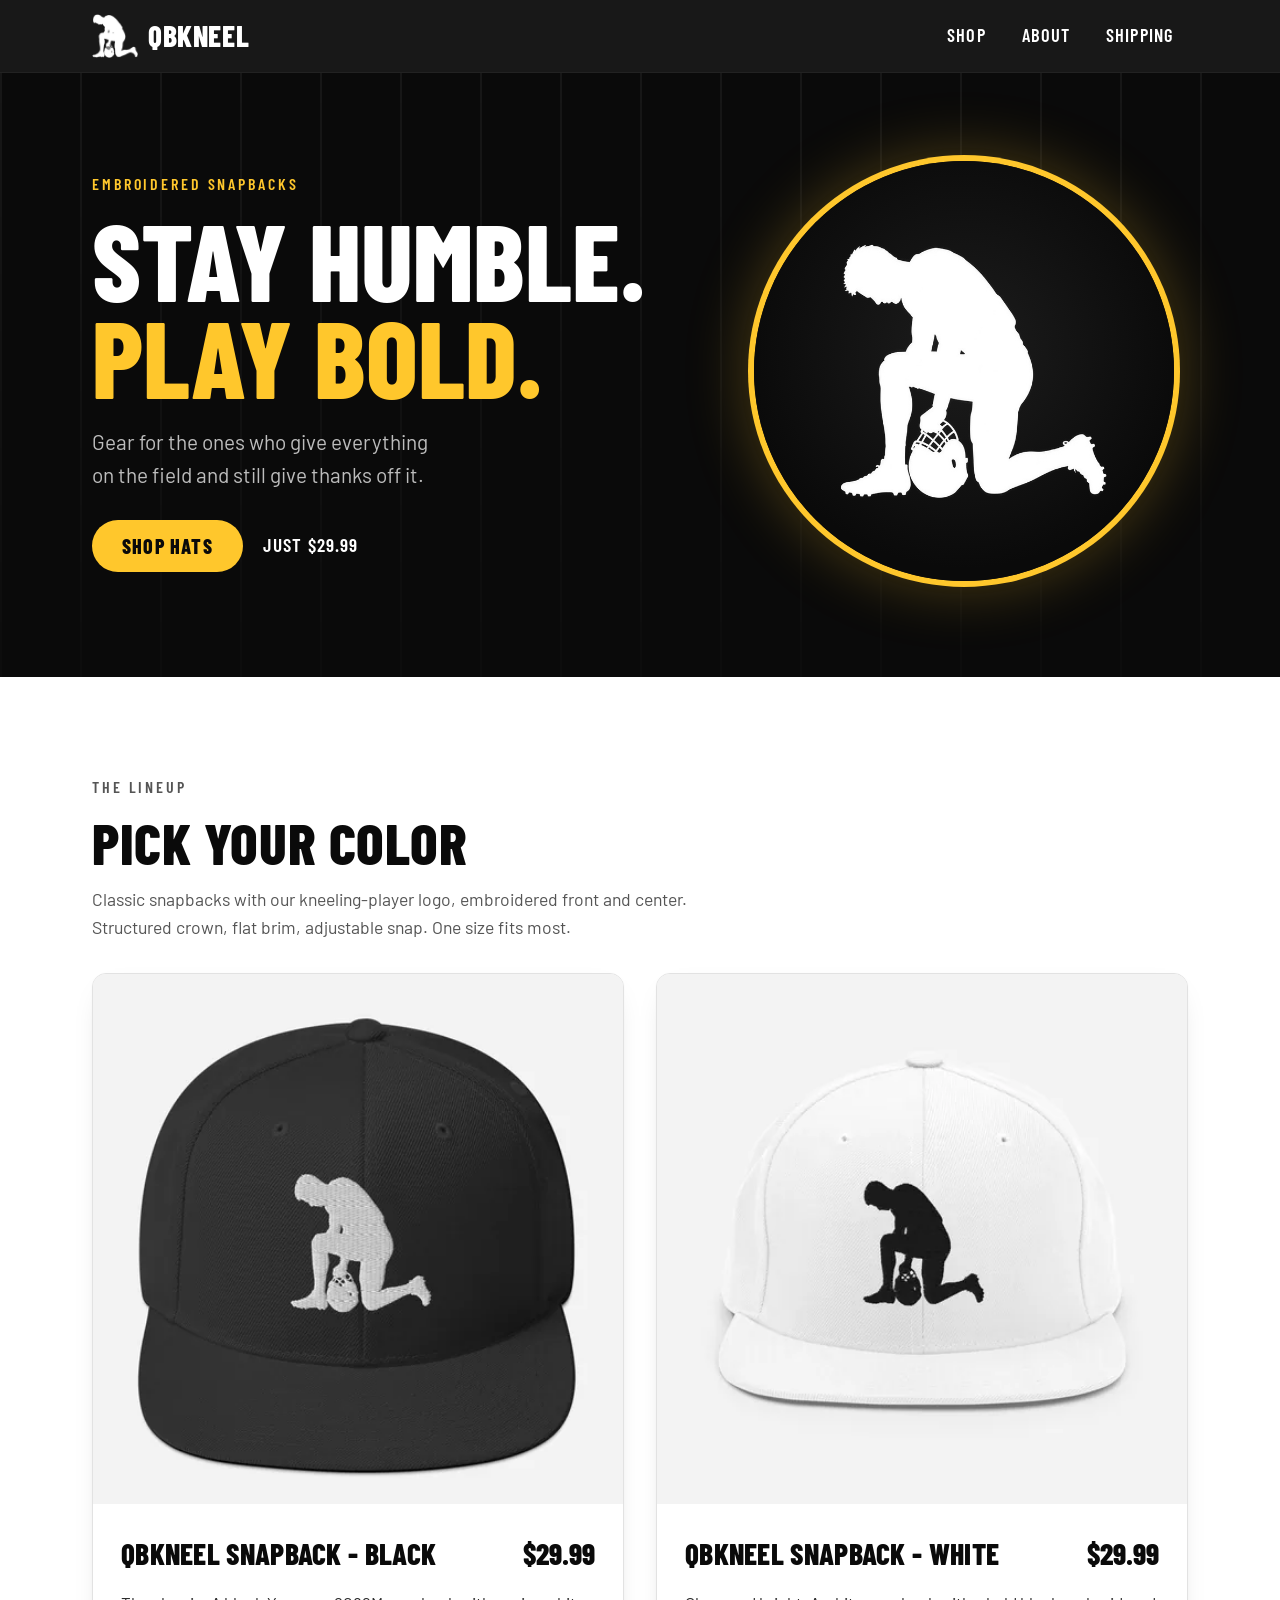
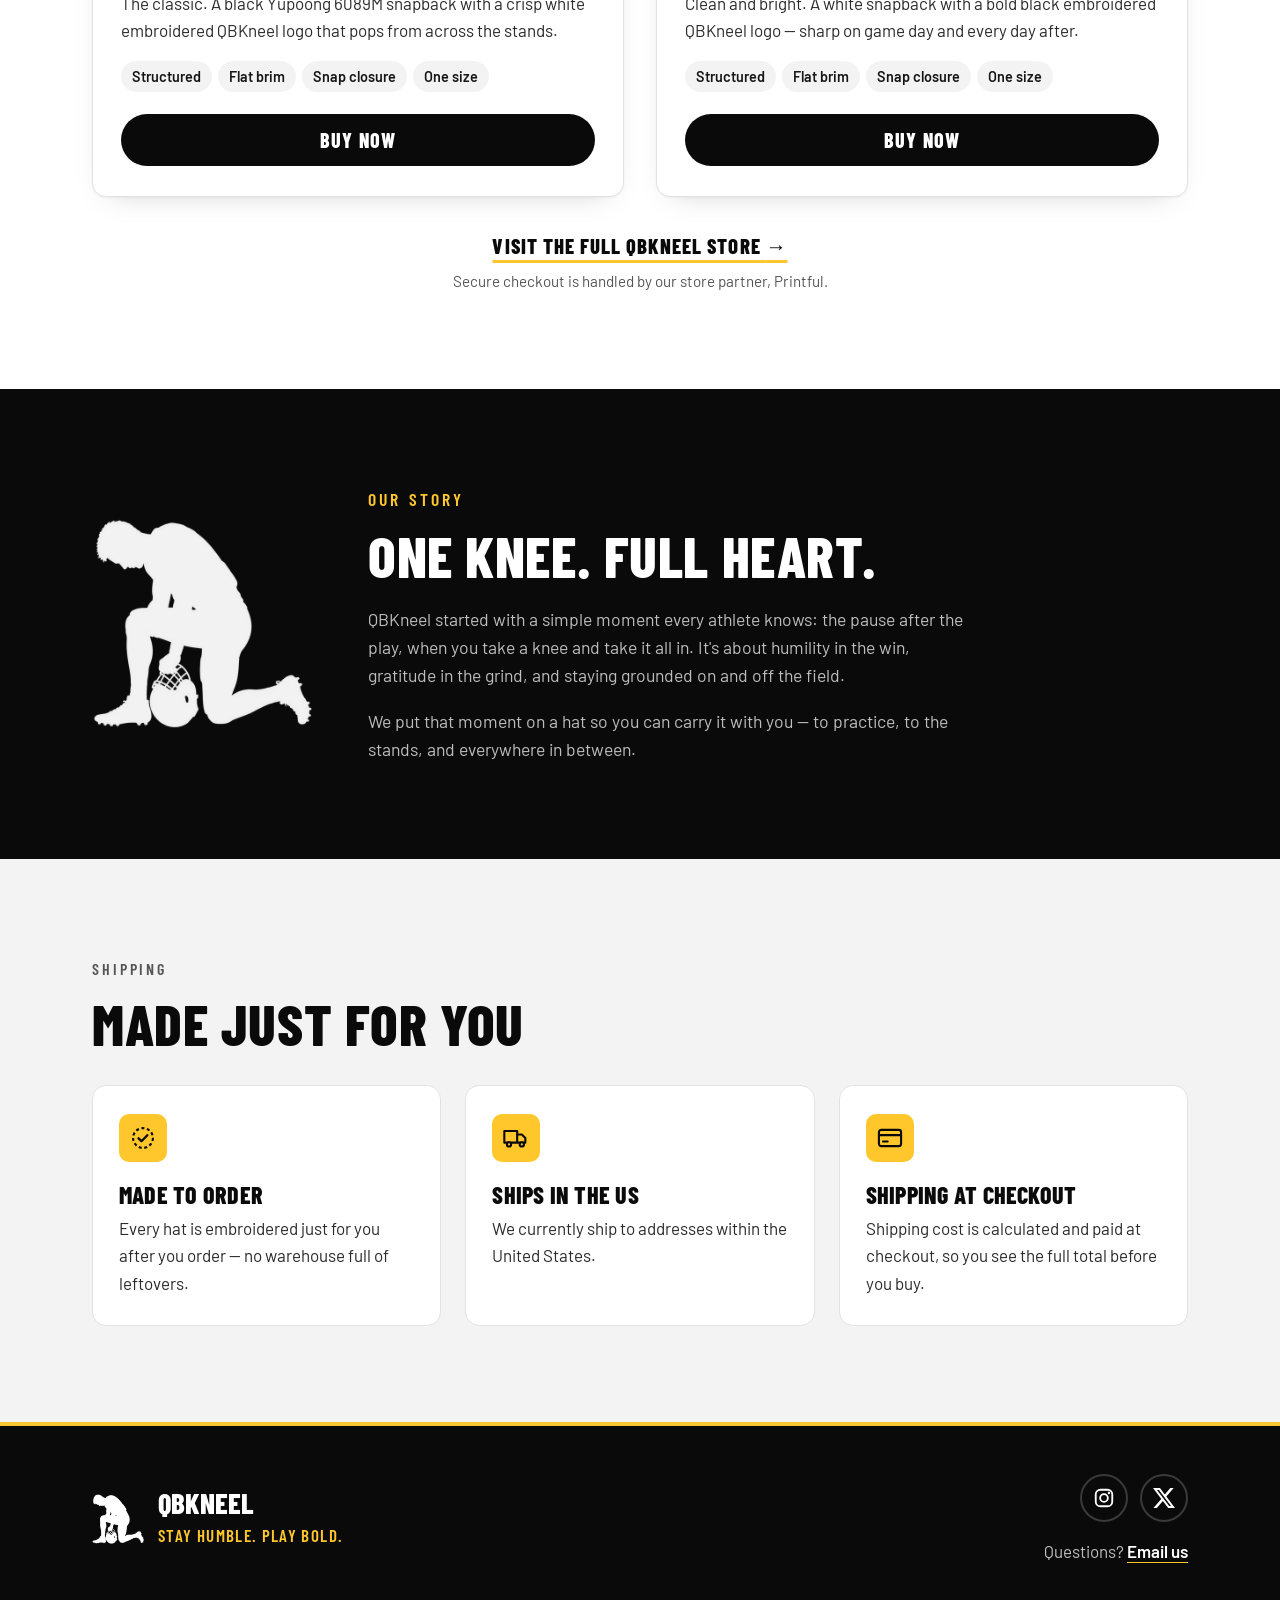
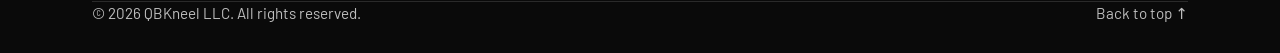
==== index.html @ 98d0b09d "QBKneel static site" ====
<!doctype html>
<html lang="en">
<head>
  <meta charset="utf-8">
  <meta name="viewport" content="width=device-width, initial-scale=1">
  <title>QBKneel | Embroidered Snapback Hats – Stay Humble. Play Bold.</title>
  <meta name="description" content="QBKneel embroidered snapback hats in black and white. Structured crown, flat brim, adjustable snap, one size. $29.99, made to order and shipped in the US.">
  <link rel="canonical" href="https://qbkneel.com/">
  <meta name="theme-color" content="#0a0a0a">

  <!-- Open Graph / social sharing -->
  <meta property="og:type" content="website">
  <meta property="og:site_name" content="QBKneel">
  <meta property="og:title" content="QBKneel | Stay Humble. Play Bold.">
  <meta property="og:description" content="Embroidered snapback hats in black and white. $29.99, made to order and shipped in the US.">
  <meta property="og:url" content="https://qbkneel.com/">
  <meta property="og:image" content="https://qbkneel.com/assets/img/og-image.png">
  <meta property="og:image:width" content="1200">
  <meta property="og:image:height" content="630">
  <meta property="og:image:alt" content="QBKneel logo – a kneeling football player silhouette – with the words Stay Humble. Play Bold.">
  <meta name="twitter:card" content="summary_large_image">
  <meta name="twitter:title" content="QBKneel | Stay Humble. Play Bold.">
  <meta name="twitter:description" content="Embroidered snapback hats in black and white. $29.99, made to order and shipped in the US.">
  <meta name="twitter:image" content="https://qbkneel.com/assets/img/og-image.png">

  <!-- Icons -->
  <link rel="icon" href="favicon.ico" sizes="any">
  <link rel="icon" href="assets/img/favicon-32.png" type="image/png" sizes="32x32">
  <link rel="apple-touch-icon" href="assets/img/apple-touch-icon.png">
  <link rel="manifest" href="site.webmanifest">

  <link rel="preload" href="assets/fonts/barlow-condensed-800.woff2" as="font" type="font/woff2" crossorigin>
  <link rel="stylesheet" href="assets/css/styles.css">

  <script type="application/ld+json">
  {
    "@context": "https://schema.org",
    "@type": "Organization",
    "name": "QBKneel LLC",
    "url": "https://qbkneel.com/",
    "logo": "https://qbkneel.com/assets/img/icon-512.png"
  }
  </script>
</head>
<body>
  <a class="skip-link" href="#main">Skip to content</a>

  <header class="site-header">
    <div class="container header-inner">
      <a class="brand" href="#top" aria-label="QBKneel home">
        <img src="assets/img/logo-white.png" width="100" height="96" alt="" class="brand-mark">
        <span class="brand-name">QBKneel</span>
      </a>
      <nav aria-label="Main">
        <ul class="nav-list">
          <li><a href="#shop">Shop</a></li>
          <li><a href="#about">About</a></li>
          <li><a href="#shipping">Shipping</a></li>
        </ul>
      </nav>
    </div>
  </header>

  <main id="main">
    <!-- HERO -->
    <section class="hero" id="top" aria-labelledby="hero-title">
      <div class="container hero-inner">
        <div class="hero-copy">
          <p class="eyebrow">Embroidered snapbacks</p>
          <h1 id="hero-title" class="hero-title">Stay humble.<br><span class="accent">Play bold.</span></h1>
          <p class="hero-sub">Gear for the ones who give everything on the field and still give thanks off it.</p>
          <div class="hero-actions">
            <a class="btn btn-accent" href="#shop">Shop hats</a>
            <span class="hero-price">Just $29.99</span>
          </div>
        </div>
        <div class="hero-art" aria-hidden="true">
          <div class="hero-ring">
            <picture>
              <source srcset="assets/img/logo-white-lg.webp" type="image/webp">
              <img src="assets/img/logo-white-lg.png" width="500" height="480" alt="">
            </picture>
          </div>
        </div>
      </div>
    </section>

    <!-- PRODUCTS -->
    <section class="section shop" id="shop" aria-labelledby="shop-title">
      <div class="container">
        <div class="section-head">
          <p class="eyebrow eyebrow-dark">The lineup</p>
          <h2 id="shop-title" class="section-title">Pick your color</h2>
          <p class="section-lead">Classic snapbacks with our kneeling-player logo, embroidered front and center. Structured crown, flat brim, adjustable snap. One size fits most.</p>
        </div>

        <div class="product-grid">
          <article class="product-card">
            <div class="product-media">
              <picture>
                <source type="image/webp" srcset="assets/img/hat-black-480.webp 480w, assets/img/hat-black-900.webp 900w" sizes="(min-width: 760px) 460px, 100vw">
                <img src="assets/img/hat-black-900.jpg" srcset="assets/img/hat-black-480.jpg 480w, assets/img/hat-black-900.jpg 900w" sizes="(min-width: 760px) 460px, 100vw" width="900" height="900" loading="lazy" decoding="async"
                     alt="Black snapback hat, front view, with a white embroidered silhouette of a football player kneeling on one knee beside his helmet.">
              </picture>
            </div>
            <div class="product-body">
              <div class="product-top">
                <h3 class="product-name">QBKneel Snapback - Black</h3>
                <p class="product-price"><span class="visually-hidden">Price: </span>$29.99</p>
              </div>
              <p class="product-desc">The classic. A black Yupoong 6089M snapback with a crisp white embroidered QBKneel logo that pops from across the stands.</p>
              <ul class="product-specs" aria-label="Features">
                <li>Structured</li><li>Flat brim</li><li>Snap closure</li><li>One size</li>
              </ul>
              <a class="btn btn-dark btn-block" data-link="BUY_BLACK_URL" href="#">Buy now<span class="visually-hidden"> – QBKneel Snapback - Black</span></a>
            </div>
          </article>

          <article class="product-card">
            <div class="product-media">
              <picture>
                <source type="image/webp" srcset="assets/img/hat-white-480.webp 480w, assets/img/hat-white-900.webp 900w" sizes="(min-width: 760px) 460px, 100vw">
                <img src="assets/img/hat-white-900.jpg" srcset="assets/img/hat-white-480.jpg 480w, assets/img/hat-white-900.jpg 900w" sizes="(min-width: 760px) 460px, 100vw" width="900" height="900" loading="lazy" decoding="async"
                     alt="White snapback hat, front view, with a black embroidered silhouette of a football player kneeling on one knee beside his helmet.">
              </picture>
            </div>
            <div class="product-body">
              <div class="product-top">
                <h3 class="product-name">QBKneel Snapback - White</h3>
                <p class="product-price"><span class="visually-hidden">Price: </span>$29.99</p>
              </div>
              <p class="product-desc">Clean and bright. A white snapback with a bold black embroidered QBKneel logo — sharp on game day and every day after.</p>
              <ul class="product-specs" aria-label="Features">
                <li>Structured</li><li>Flat brim</li><li>Snap closure</li><li>One size</li>
              </ul>
              <a class="btn btn-dark btn-block" data-link="BUY_WHITE_URL" href="#">Buy now<span class="visually-hidden"> – QBKneel Snapback - White</span></a>
            </div>
          </article>
        </div>

        <p class="store-link-wrap">
          <a class="text-link" data-link="STORE_URL" href="#">Visit the full QBKneel store <span aria-hidden="true">→</span></a>
        </p>
        <p class="checkout-note">Secure checkout is handled by our store partner, Printful.</p>
      </div>
    </section>

    <!-- ABOUT -->
    <section class="section about" id="about" aria-labelledby="about-title">
      <div class="container about-inner">
        <img class="about-mark" src="assets/img/logo-white-lg.png" width="500" height="480" alt="" loading="lazy" decoding="async">
        <div>
          <p class="eyebrow">Our story</p>
          <h2 id="about-title" class="section-title section-title-light">One knee. Full heart.</h2>
          <p>QBKneel started with a simple moment every athlete knows: the pause after the play, when you take a knee and take it all in. It's about humility in the win, gratitude in the grind, and staying grounded on and off the field.</p>
          <p>We put that moment on a hat so you can carry it with you — to practice, to the stands, and everywhere in between.</p>
        </div>
      </div>
    </section>

    <!-- SHIPPING -->
    <section class="section shipping" id="shipping" aria-labelledby="shipping-title">
      <div class="container">
        <div class="section-head">
          <p class="eyebrow eyebrow-dark">Shipping</p>
          <h2 id="shipping-title" class="section-title">Made just for you</h2>
        </div>
        <ul class="ship-grid">
          <li class="ship-item">
            <svg class="ship-icon" viewBox="0 0 24 24" aria-hidden="true" focusable="false"><circle cx="12" cy="12" r="8.5" fill="none" stroke="currentColor" stroke-width="1.8" stroke-dasharray="2.6 2.2"/><path d="M8.2 12.3l2.5 2.5 5-5.2" fill="none" stroke="currentColor" stroke-width="2" stroke-linecap="round" stroke-linejoin="round"/></svg>
            <h3>Made to order</h3>
            <p>Every hat is embroidered just for you after you order — no warehouse full of leftovers.</p>
          </li>
          <li class="ship-item">
            <svg class="ship-icon" viewBox="0 0 24 24" aria-hidden="true" focusable="false"><path d="M2 6h11v10H2zM13 9h4l3 3v4h-7z" fill="none" stroke="currentColor" stroke-width="1.8" stroke-linejoin="round"/><circle cx="6" cy="17.5" r="1.8" fill="#fff" stroke="currentColor" stroke-width="1.8"/><circle cx="17" cy="17.5" r="1.8" fill="#fff" stroke="currentColor" stroke-width="1.8"/></svg>
            <h3>Ships in the US</h3>
            <p>We currently ship to addresses within the United States.</p>
          </li>
          <li class="ship-item">
            <svg class="ship-icon" viewBox="0 0 24 24" aria-hidden="true" focusable="false"><rect x="2.5" y="5" width="19" height="14" rx="2" fill="none" stroke="currentColor" stroke-width="1.8"/><path d="M2.5 9.5h19M6 15h4" stroke="currentColor" stroke-width="1.8" stroke-linecap="round"/></svg>
            <h3>Shipping at checkout</h3>
            <p>Shipping cost is calculated and paid at checkout, so you see the full total before you buy.</p>
          </li>
        </ul>
      </div>
    </section>
  </main>

  <footer class="site-footer">
    <div class="container footer-inner">
      <div class="footer-brand">
        <img src="assets/img/logo-white.png" width="100" height="96" alt="" class="footer-mark" loading="lazy">
        <div>
          <p class="footer-name">QBKneel</p>
          <p class="footer-tag">Stay humble. Play bold.</p>
        </div>
      </div>

      <div class="footer-links">
        <ul class="social" aria-label="QBKneel on social media">
          <li>
            <a class="social-link" data-link="INSTAGRAM_URL" href="#" aria-label="QBKneel on Instagram">
              <svg viewBox="0 0 24 24" aria-hidden="true" focusable="false"><rect x="3" y="3" width="18" height="18" rx="5" fill="none" stroke="currentColor" stroke-width="2"/><circle cx="12" cy="12" r="4.2" fill="none" stroke="currentColor" stroke-width="2"/><circle cx="17.4" cy="6.6" r="1.3" fill="currentColor"/></svg>
            </a>
          </li>
          <li>
            <a class="social-link" data-link="TWITTER_URL" href="#" aria-label="QBKneel on X (Twitter)">
              <svg viewBox="0 0 24 24" aria-hidden="true" focusable="false"><path fill="currentColor" d="M18.9 1.15h3.68l-8.04 9.19L24 22.85h-7.41l-5.8-7.58-6.64 7.58H.47l8.6-9.83L0 1.15h7.6l5.24 6.93zM17.61 20.64h2.04L6.49 3.24H4.3z"/></svg>
            </a>
          </li>
        </ul>
        <p class="footer-contact">
          Questions? <a data-link="CONTACT_EMAIL" href="#"><span data-email-text>Email us</span></a>
        </p>
      </div>
    </div>
    <div class="container footer-bottom">
      <p>&copy; 2026 QBKneel LLC. All rights reserved.</p>
      <p><a href="#top">Back to top <span aria-hidden="true">↑</span></a></p>
    </div>
  </footer>

  <script src="assets/js/config.js"></script>
  <script src="assets/js/site.js" defer></script>
</body>
</html>
---- assets/css/styles.css ----
/* ==========================================================================
   QBKneel — styles (mobile-first, no build step)
   ========================================================================== */
@font-face { font-family: "Barlow Condensed"; src: url("../fonts/barlow-condensed-800.woff2") format("woff2"); font-weight: 800; font-style: normal; font-display: swap; }
@font-face { font-family: "Barlow Condensed"; src: url("../fonts/barlow-condensed-600.woff2") format("woff2"); font-weight: 600; font-style: normal; font-display: swap; }
@font-face { font-family: "Barlow"; src: url("../fonts/barlow-400.woff2") format("woff2"); font-weight: 400; font-style: normal; font-display: swap; }
@font-face { font-family: "Barlow"; src: url("../fonts/barlow-600.woff2") format("woff2"); font-weight: 600; font-style: normal; font-display: swap; }

:root {
  --black: #0a0a0a;
  --ink: #161616;
  --white: #ffffff;
  --paper: #f3f3f3;          /* matches the product photo backgrounds */
  --line: #e2e2e2;
  --text: #2b2b2b;           /* body text on light: 14:1 */
  --muted: #555555;          /* secondary text on light: 7.4:1 */
  --muted-dark: #bdbdbd;     /* secondary text on black: 11:1 */
  --accent: #ffc72c;         /* gold — used on black, or as a fill behind black text */
  --accent-deep: #f0b400;
  --radius: 14px;
  --max: 1160px;
  --font-display: "Barlow Condensed", "Arial Narrow", "Helvetica Neue", Arial, sans-serif;
  --font-body: "Barlow", system-ui, -apple-system, "Segoe UI", Roboto, Arial, sans-serif;
}

*, *::before, *::after { box-sizing: border-box; }
html { scroll-behavior: smooth; -webkit-text-size-adjust: 100%; }
@media (prefers-reduced-motion: reduce) { html { scroll-behavior: auto; } * { transition: none !important; } }
body { margin: 0; font-family: var(--font-body); font-size: 1.0625rem; line-height: 1.6; color: var(--text); background: var(--white); }
img { max-width: 100%; height: auto; display: block; }
a { color: inherit; }
h1, h2, h3 { font-family: var(--font-display); font-weight: 800; line-height: 1; margin: 0; text-transform: uppercase; letter-spacing: .01em; }
p { margin: 0 0 1em; }
ul { margin: 0; padding: 0; list-style: none; }

[id] { scroll-margin-top: 72px; }

.container { width: 100%; max-width: var(--max); margin: 0 auto; padding: 0 20px; }
.visually-hidden { position: absolute !important; width: 1px; height: 1px; padding: 0; margin: -1px; overflow: hidden; clip: rect(0 0 0 0); white-space: nowrap; border: 0; }
.skip-link { position: absolute; left: 12px; top: -60px; z-index: 100; background: var(--accent); color: var(--black); padding: 10px 16px; border-radius: 8px; font-weight: 600; text-decoration: none; }
.skip-link:focus { top: 12px; }
:focus-visible { outline: 3px solid var(--accent); outline-offset: 3px; border-radius: 4px; }
.shop :focus-visible, .shipping :focus-visible { outline-color: var(--black); }

/* ---------- Header ---------- */
.site-header { position: sticky; top: 0; z-index: 50; background: rgba(10,10,10,.94); -webkit-backdrop-filter: saturate(140%) blur(8px); backdrop-filter: saturate(140%) blur(8px); border-bottom: 1px solid #222; color: var(--white); }
.header-inner { display: flex; align-items: center; justify-content: space-between; gap: 12px; height: 64px; }
.brand { display: inline-flex; align-items: center; gap: 10px; text-decoration: none; }
.brand-mark { width: 40px; height: auto; }
.brand-name { font-family: var(--font-display); font-weight: 800; font-size: 1.6rem; text-transform: uppercase; letter-spacing: .02em; line-height: 1; }
.nav-list { display: flex; gap: 2px; }
.nav-list a { display: block; padding: 10px 9px; font-family: var(--font-display); font-weight: 600; font-size: 1.05rem; text-transform: uppercase; letter-spacing: .06em; text-decoration: none; color: var(--white); border-radius: 6px; }
.nav-list a:hover { color: var(--accent); }

/* ---------- Buttons ---------- */
.btn { display: inline-flex; align-items: center; justify-content: center; min-height: 52px; padding: 0 28px; border-radius: 999px; font-family: var(--font-display); font-weight: 800; font-size: 1.25rem; letter-spacing: .06em; text-transform: uppercase; text-decoration: none; border: 2px solid transparent; transition: transform .15s ease, background-color .15s ease, color .15s ease, border-color .15s ease; cursor: pointer; }
.btn:hover { transform: translateY(-1px); }
.btn:active { transform: translateY(0); }
.btn-accent { background: var(--accent); color: var(--black); }
.btn-accent:hover { background: var(--white); }
.btn-dark { background: var(--black); color: var(--white); }
.btn-dark:hover { background: var(--accent); color: var(--black); }
.btn-block { width: 100%; }

/* ---------- Hero ---------- */
.hero { position: relative; overflow: hidden; background: var(--black); color: var(--white); }
.hero::before { /* faint yard lines */
  content: ""; position: absolute; inset: 0; pointer-events: none;
  background: repeating-linear-gradient(90deg, rgba(255,255,255,.055) 0 2px, transparent 2px 80px);
  -webkit-mask-image: linear-gradient(180deg, #000 0%, rgba(0,0,0,.25) 100%); mask-image: linear-gradient(180deg, #000 0%, rgba(0,0,0,.25) 100%);
}
.hero-inner { position: relative; display: grid; gap: 44px; padding-top: 48px; padding-bottom: 56px; }
.eyebrow { display: inline-block; margin: 0 0 14px; font-family: var(--font-display); font-weight: 600; font-size: 1rem; letter-spacing: .18em; text-transform: uppercase; color: var(--accent); }
.eyebrow-dark { color: var(--muted); }
.hero-title { font-size: clamp(3.4rem, 15vw, 6.75rem); line-height: .9; letter-spacing: 0; }
.accent { color: var(--accent); }
.hero-sub { max-width: 30ch; margin: 20px 0 28px; font-size: 1.15rem; color: var(--muted-dark); }
.hero-actions { display: flex; flex-wrap: wrap; align-items: center; gap: 14px 20px; }
.hero-price { font-family: var(--font-display); font-weight: 600; font-size: 1.2rem; letter-spacing: .06em; text-transform: uppercase; color: var(--white); }
.hero-art { display: flex; justify-content: center; }
.hero-ring { position: relative; width: min(72vw, 300px); aspect-ratio: 1; border-radius: 50%; display: grid; place-items: center; background: radial-gradient(circle at 50% 45%, #1d1d1d 0%, #0a0a0a 70%); box-shadow: 0 0 0 6px var(--accent), 0 0 60px 8px rgba(255,199,44,.25); }
.hero-ring picture { display: block; width: 64%; transform: translateX(3%); }
.hero-ring img { width: 100%; height: auto; }

/* ---------- Sections ---------- */
.section { padding: 64px 0; }
.section-head { max-width: 640px; margin-bottom: 32px; }
.section-title { font-size: clamp(2.4rem, 9vw, 3.6rem); color: var(--black); }
.section-title-light { color: var(--white); }
.section-lead { margin: 14px 0 0; color: var(--muted); font-size: 1.1rem; }

/* ---------- Products ---------- */
.shop { background: var(--white); }
.product-grid { display: grid; gap: 24px; }
.product-card { display: flex; flex-direction: column; background: var(--white); border: 1px solid var(--line); border-radius: var(--radius); overflow: hidden; box-shadow: 0 1px 2px rgba(0,0,0,.04), 0 10px 30px -18px rgba(0,0,0,.25); transition: transform .2s ease, box-shadow .2s ease; }
.product-card:hover { transform: translateY(-3px); box-shadow: 0 1px 2px rgba(0,0,0,.05), 0 22px 40px -20px rgba(0,0,0,.35); }
.product-media { background: var(--paper); }
.product-media img { width: 100%; aspect-ratio: 1; object-fit: cover; }
.product-body { display: flex; flex-direction: column; flex: 1; padding: 22px 20px 24px; }
.product-top { display: flex; flex-direction: column; gap: 6px; margin-bottom: 12px; }
.product-name { font-size: 1.6rem; color: var(--black); }
.product-price { margin: 0; font-family: var(--font-display); font-weight: 800; font-size: 1.6rem; color: var(--black); white-space: nowrap; }
.product-desc { color: var(--text); }
.product-specs { display: flex; flex-wrap: wrap; gap: 6px; margin: auto 0 22px; }
.product-specs li { padding: 4px 11px; border-radius: 999px; background: var(--paper); font-size: .9rem; font-weight: 600; color: var(--ink); }
.store-link-wrap { margin: 32px 0 6px; text-align: center; }
.text-link { font-family: var(--font-display); font-weight: 800; font-size: 1.3rem; text-transform: uppercase; letter-spacing: .05em; color: var(--black); text-decoration: underline; text-decoration-thickness: 3px; text-decoration-color: var(--accent); text-underline-offset: 6px; }
.text-link:hover { text-decoration-color: var(--black); }
.checkout-note { margin: 0; text-align: center; font-size: .95rem; color: var(--muted); }

/* ---------- About ---------- */
.about { background: var(--black); color: var(--muted-dark); position: relative; overflow: hidden; }
.about-inner { display: grid; gap: 28px; }
.about-mark { width: 120px; opacity: .95; }
.about .section-title { margin-bottom: 20px; }
.about p { max-width: 60ch; font-size: 1.1rem; }
.about p:last-child { margin-bottom: 0; }

/* ---------- Shipping ---------- */
.shipping { background: var(--paper); }
.ship-grid { display: grid; gap: 16px; }
.ship-item { background: var(--white); border-radius: var(--radius); padding: 22px 20px; border: 1px solid var(--line); }
.ship-icon { width: 48px; height: 48px; padding: 10px; border-radius: 10px; background: var(--accent); color: var(--black); margin-bottom: 14px; }
.ship-icon circle[fill="#fff"] { fill: var(--accent); }
.ship-item h3 { font-size: 1.5rem; color: var(--black); margin-bottom: 8px; }
.ship-item p { margin: 0; color: var(--text); }

/* ---------- Footer ---------- */
.site-footer { background: var(--black); color: var(--muted-dark); padding: 48px 0 28px; border-top: 4px solid var(--accent); }
.footer-inner { display: grid; gap: 28px; }
.footer-brand { display: flex; align-items: center; gap: 14px; }
.footer-mark { width: 52px; }
.footer-name { margin: 0; font-family: var(--font-display); font-weight: 800; font-size: 1.8rem; text-transform: uppercase; color: var(--white); line-height: 1; }
.footer-tag { margin: 4px 0 0; color: var(--accent); font-family: var(--font-display); font-weight: 600; letter-spacing: .08em; text-transform: uppercase; }
.footer-links { display: grid; gap: 16px; }
.social { display: flex; gap: 12px; }
.social-link { display: grid; place-items: center; width: 48px; height: 48px; border-radius: 50%; border: 2px solid #3a3a3a; color: var(--white); transition: background-color .15s ease, color .15s ease, border-color .15s ease; }
.social-link:hover { background: var(--accent); border-color: var(--accent); color: var(--black); }
.social-link svg { width: 22px; height: 22px; }
.footer-contact { margin: 0; }
.footer-contact a { color: var(--white); font-weight: 600; text-decoration: underline; text-decoration-color: var(--accent); text-underline-offset: 4px; }
.footer-bottom { position: relative; display: flex; flex-wrap: wrap; justify-content: space-between; gap: 8px 20px; margin-top: 36px; padding-top: 20px; font-size: .95rem; }
.footer-bottom::before { content: ""; position: absolute; top: 0; left: 20px; right: 20px; height: 1px; background: #2a2a2a; }
.footer-bottom p { margin: 0; }
.footer-bottom a { color: var(--muted-dark); text-decoration: none; }
.footer-bottom a:hover { color: var(--accent); }

/* ---------- Small phones ---------- */
@media (max-width: 380px) {
  .brand-name { font-size: 1.4rem; }
  .brand-mark { width: 34px; }
  .nav-list a { padding: 10px 7px; font-size: 1rem; letter-spacing: .04em; }
}

/* ---------- Tablet+ ---------- */
@media (min-width: 760px) {
  .container { padding: 0 32px; }
  .footer-bottom::before { left: 32px; right: 32px; }
  .product-top { flex-direction: row; align-items: baseline; justify-content: space-between; gap: 12px; }
  .header-inner { height: 72px; }
  [id] { scroll-margin-top: 80px; }
  .brand-mark { width: 46px; }
  .brand-name { font-size: 1.85rem; }
  .nav-list { gap: 8px; }
  .nav-list a { padding: 10px 14px; font-size: 1.15rem; }
  .hero-inner { grid-template-columns: 1.15fr .85fr; align-items: center; padding-top: 88px; padding-bottom: 96px; }
  .hero-sub { font-size: 1.3rem; }
  .hero-ring { width: min(38vw, 420px); }
  .section { padding: 96px 0; }
  .product-grid { grid-template-columns: repeat(2, 1fr); gap: 32px; }
  .product-body { padding: 26px 28px 30px; }
  .about-inner { grid-template-columns: 220px 1fr; align-items: center; gap: 56px; }
  .about-mark { width: 100%; max-width: 220px; }
  .ship-grid { grid-template-columns: repeat(3, 1fr); gap: 24px; }
  .ship-item { padding: 28px 26px; }
  .footer-inner { grid-template-columns: 1fr auto; align-items: center; }
  .footer-links { justify-items: end; text-align: right; }
}

@media (min-width: 1100px) {
  .product-name { font-size: 1.85rem; }
  .product-price { font-size: 1.85rem; }
}
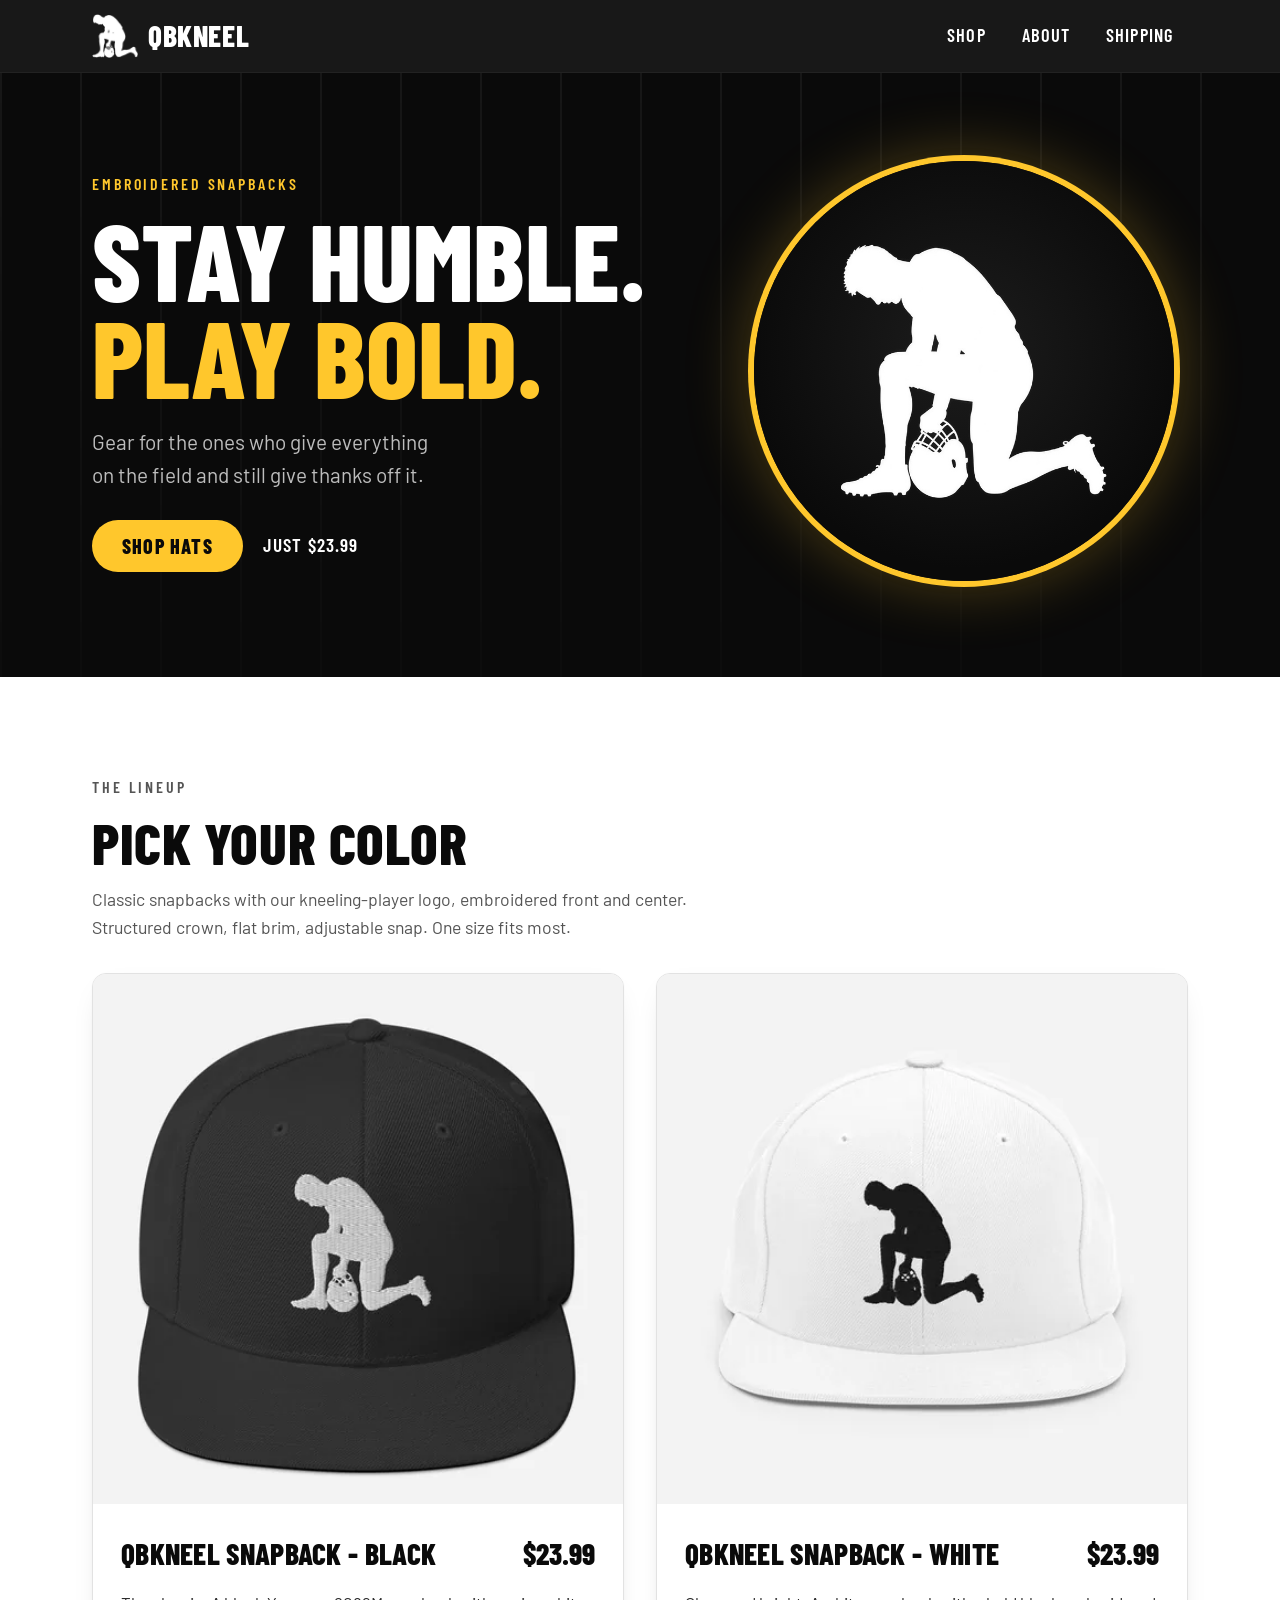
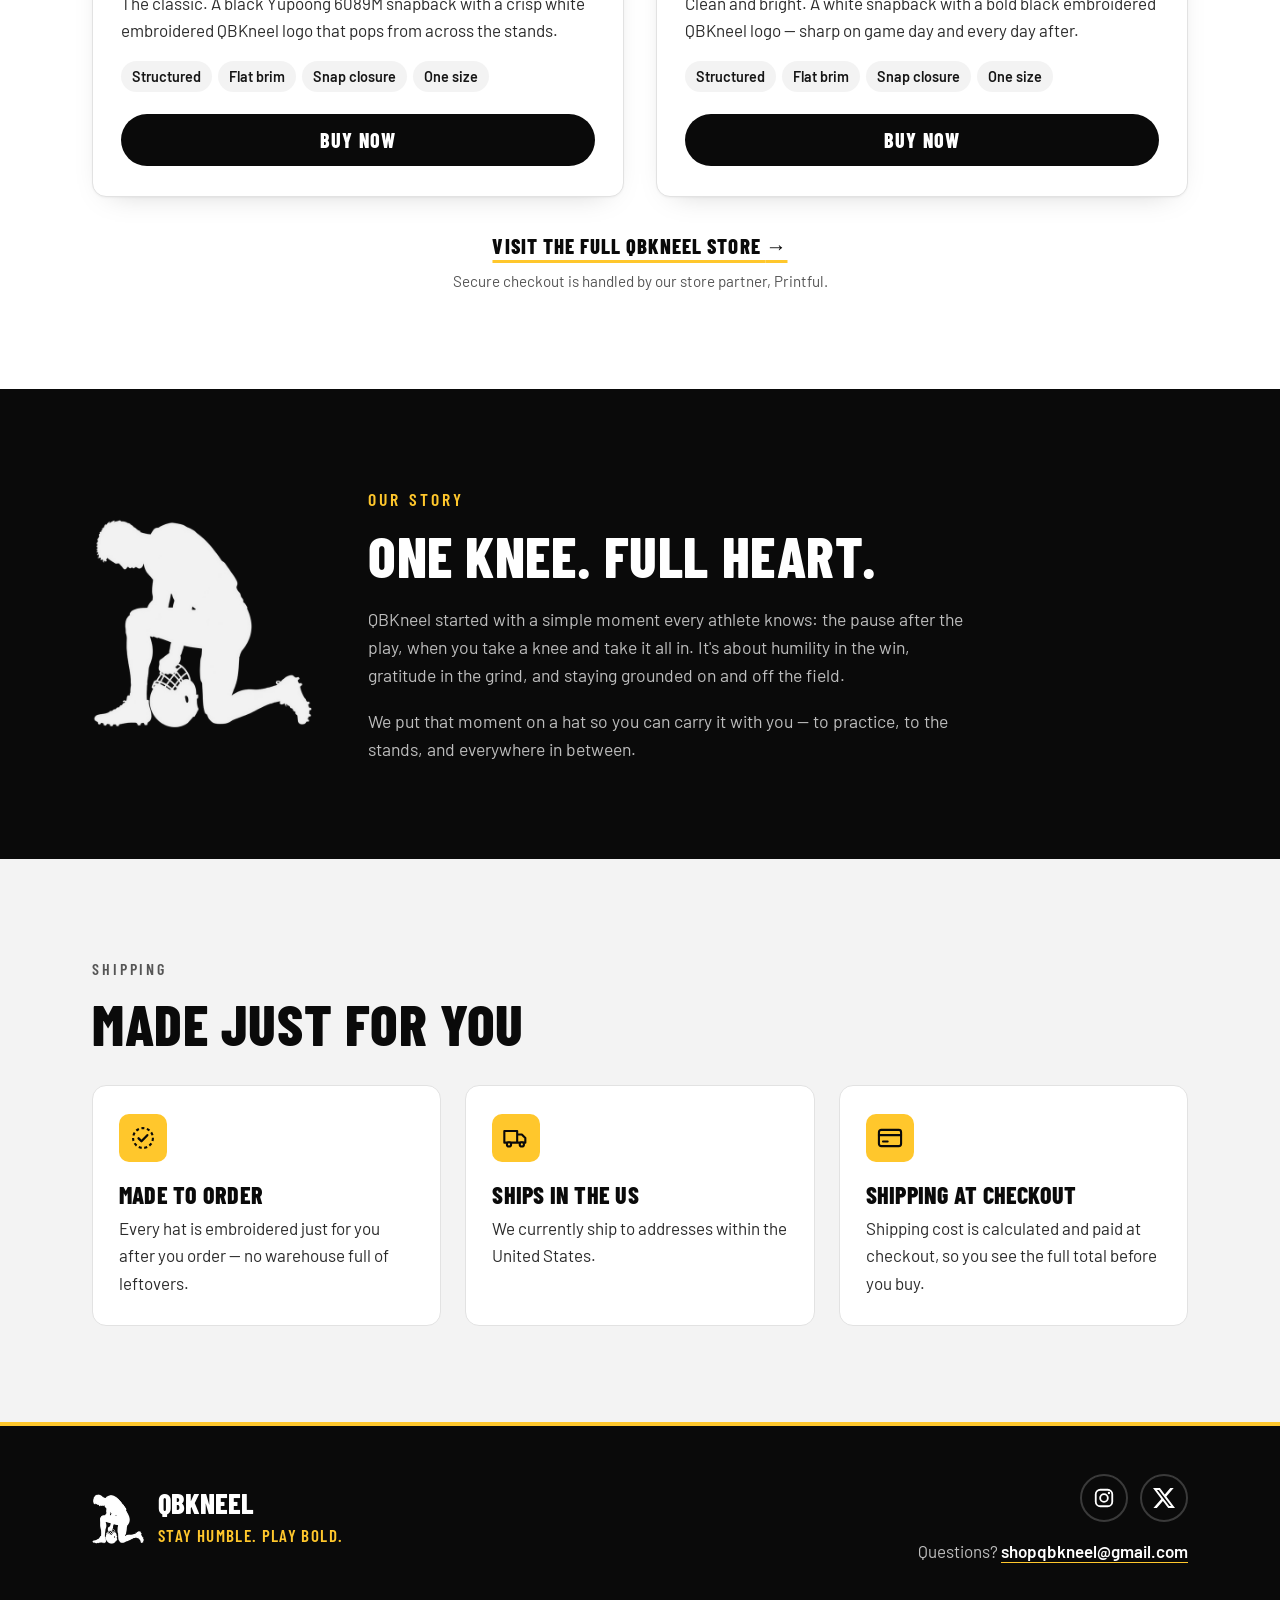
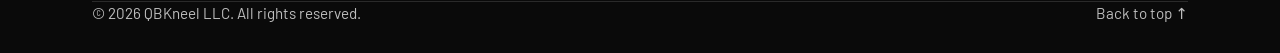
==== commit d48c8fe4: "Price change: $29.99 -> $23.99" ====
--- a/index.html
+++ b/index.html
@@ -4,7 +4,7 @@
   <meta charset="utf-8">
   <meta name="viewport" content="width=device-width, initial-scale=1">
   <title>QBKneel | Embroidered Snapback Hats – Stay Humble. Play Bold.</title>
-  <meta name="description" content="QBKneel embroidered snapback hats in black and white. Structured crown, flat brim, adjustable snap, one size. $29.99, made to order and shipped in the US.">
+  <meta name="description" content="QBKneel embroidered snapback hats in black and white. Structured crown, flat brim, adjustable snap, one size. $23.99, made to order and shipped in the US.">
   <link rel="canonical" href="https://qbkneel.com/">
   <meta name="theme-color" content="#0a0a0a">
 
@@ -12,7 +12,7 @@
   <meta property="og:type" content="website">
   <meta property="og:site_name" content="QBKneel">
   <meta property="og:title" content="QBKneel | Stay Humble. Play Bold.">
-  <meta property="og:description" content="Embroidered snapback hats in black and white. $29.99, made to order and shipped in the US.">
+  <meta property="og:description" content="Embroidered snapback hats in black and white. $23.99, made to order and shipped in the US.">
   <meta property="og:url" content="https://qbkneel.com/">
   <meta property="og:image" content="https://qbkneel.com/assets/img/og-image.png">
   <meta property="og:image:width" content="1200">
@@ -20,7 +20,7 @@
   <meta property="og:image:alt" content="QBKneel logo – a kneeling football player silhouette – with the words Stay Humble. Play Bold.">
   <meta name="twitter:card" content="summary_large_image">
   <meta name="twitter:title" content="QBKneel | Stay Humble. Play Bold.">
-  <meta name="twitter:description" content="Embroidered snapback hats in black and white. $29.99, made to order and shipped in the US.">
+  <meta name="twitter:description" content="Embroidered snapback hats in black and white. $23.99, made to order and shipped in the US.">
   <meta name="twitter:image" content="https://qbkneel.com/assets/img/og-image.png">
 
   <!-- Icons -->
@@ -71,7 +71,7 @@
           <p class="hero-sub">Gear for the ones who give everything on the field and still give thanks off it.</p>
           <div class="hero-actions">
             <a class="btn btn-accent" href="#shop">Shop hats</a>
-            <span class="hero-price">Just $29.99</span>
+            <span class="hero-price">Just $23.99</span>
           </div>
         </div>
         <div class="hero-art" aria-hidden="true">
@@ -106,7 +106,7 @@
             <div class="product-body">
               <div class="product-top">
                 <h3 class="product-name">QBKneel Snapback - Black</h3>
-                <p class="product-price"><span class="visually-hidden">Price: </span>$29.99</p>
+                <p class="product-price"><span class="visually-hidden">Price: </span>$23.99</p>
               </div>
               <p class="product-desc">The classic. A black Yupoong 6089M snapback with a crisp white embroidered QBKneel logo that pops from across the stands.</p>
               <ul class="product-specs" aria-label="Features">
@@ -127,7 +127,7 @@
             <div class="product-body">
               <div class="product-top">
                 <h3 class="product-name">QBKneel Snapback - White</h3>
-                <p class="product-price"><span class="visually-hidden">Price: </span>$29.99</p>
+                <p class="product-price"><span class="visually-hidden">Price: </span>$23.99</p>
               </div>
               <p class="product-desc">Clean and bright. A white snapback with a bold black embroidered QBKneel logo — sharp on game day and every day after.</p>
               <ul class="product-specs" aria-label="Features">
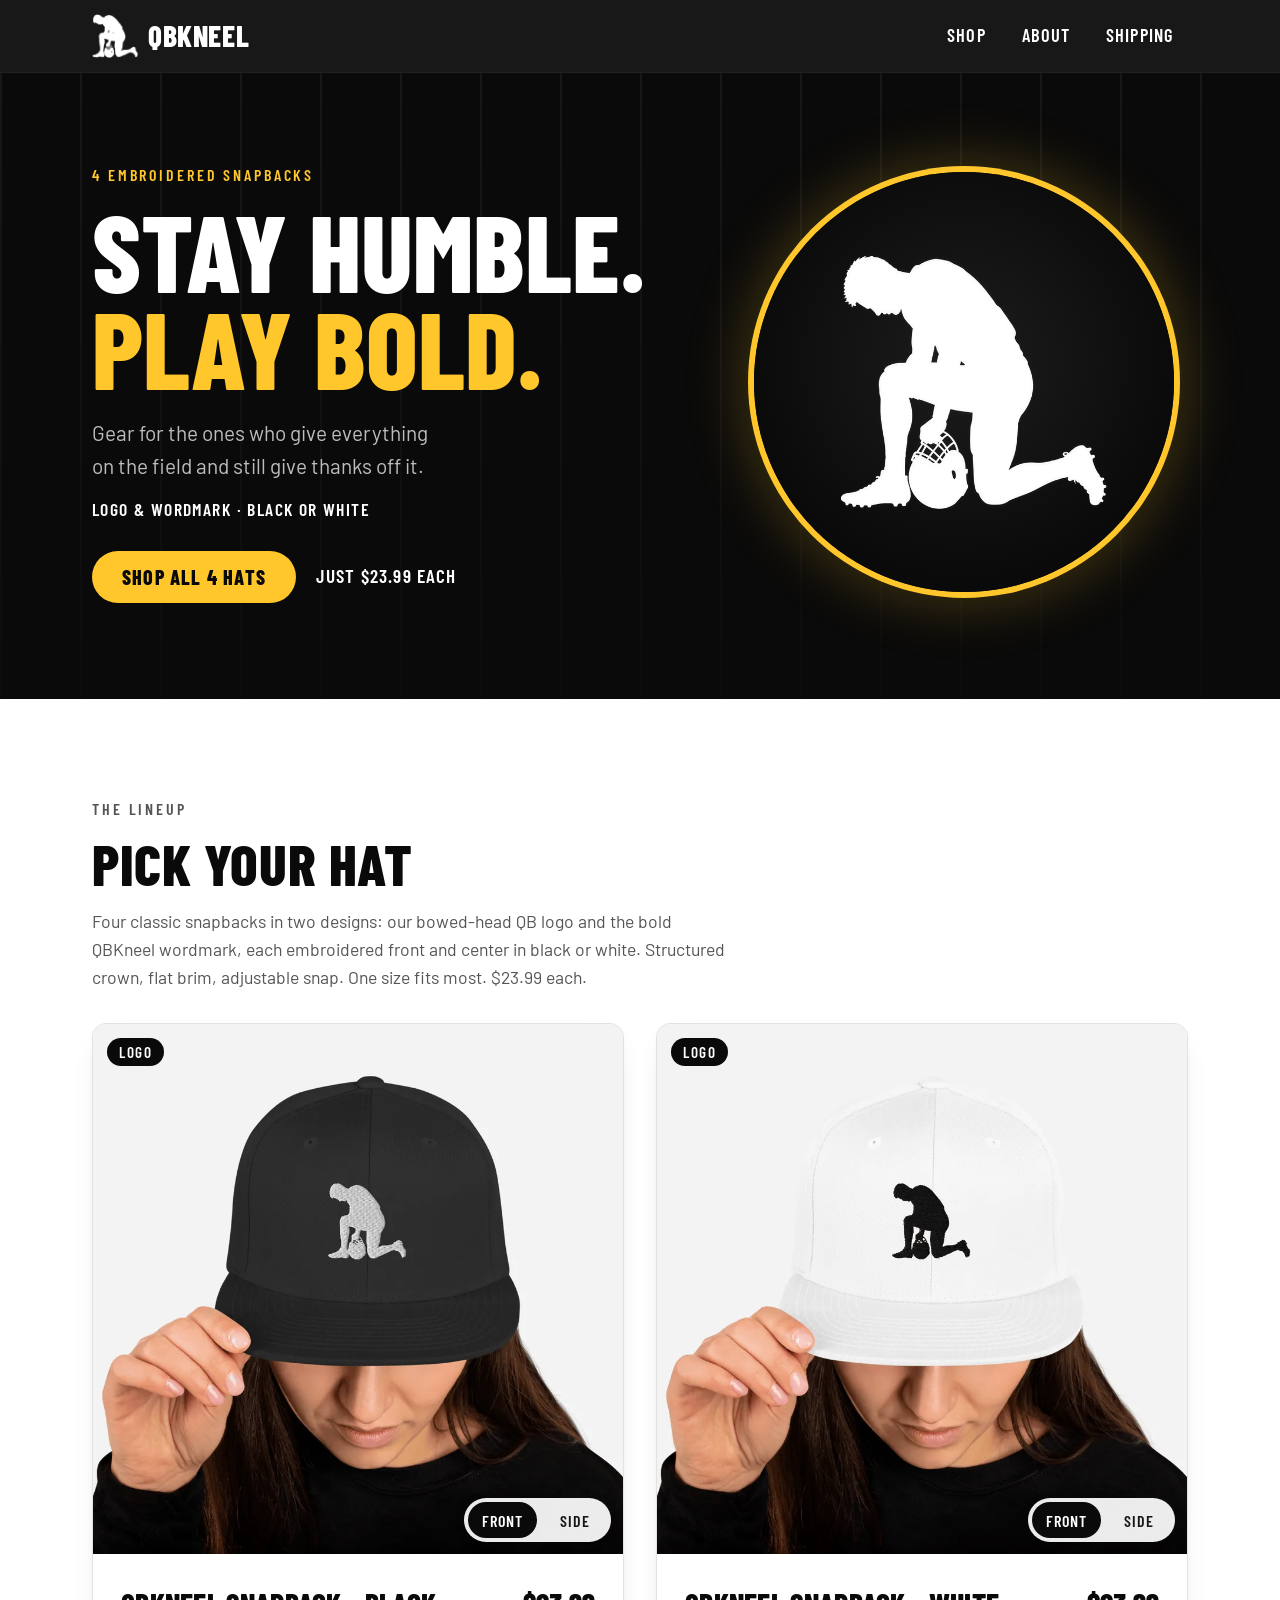
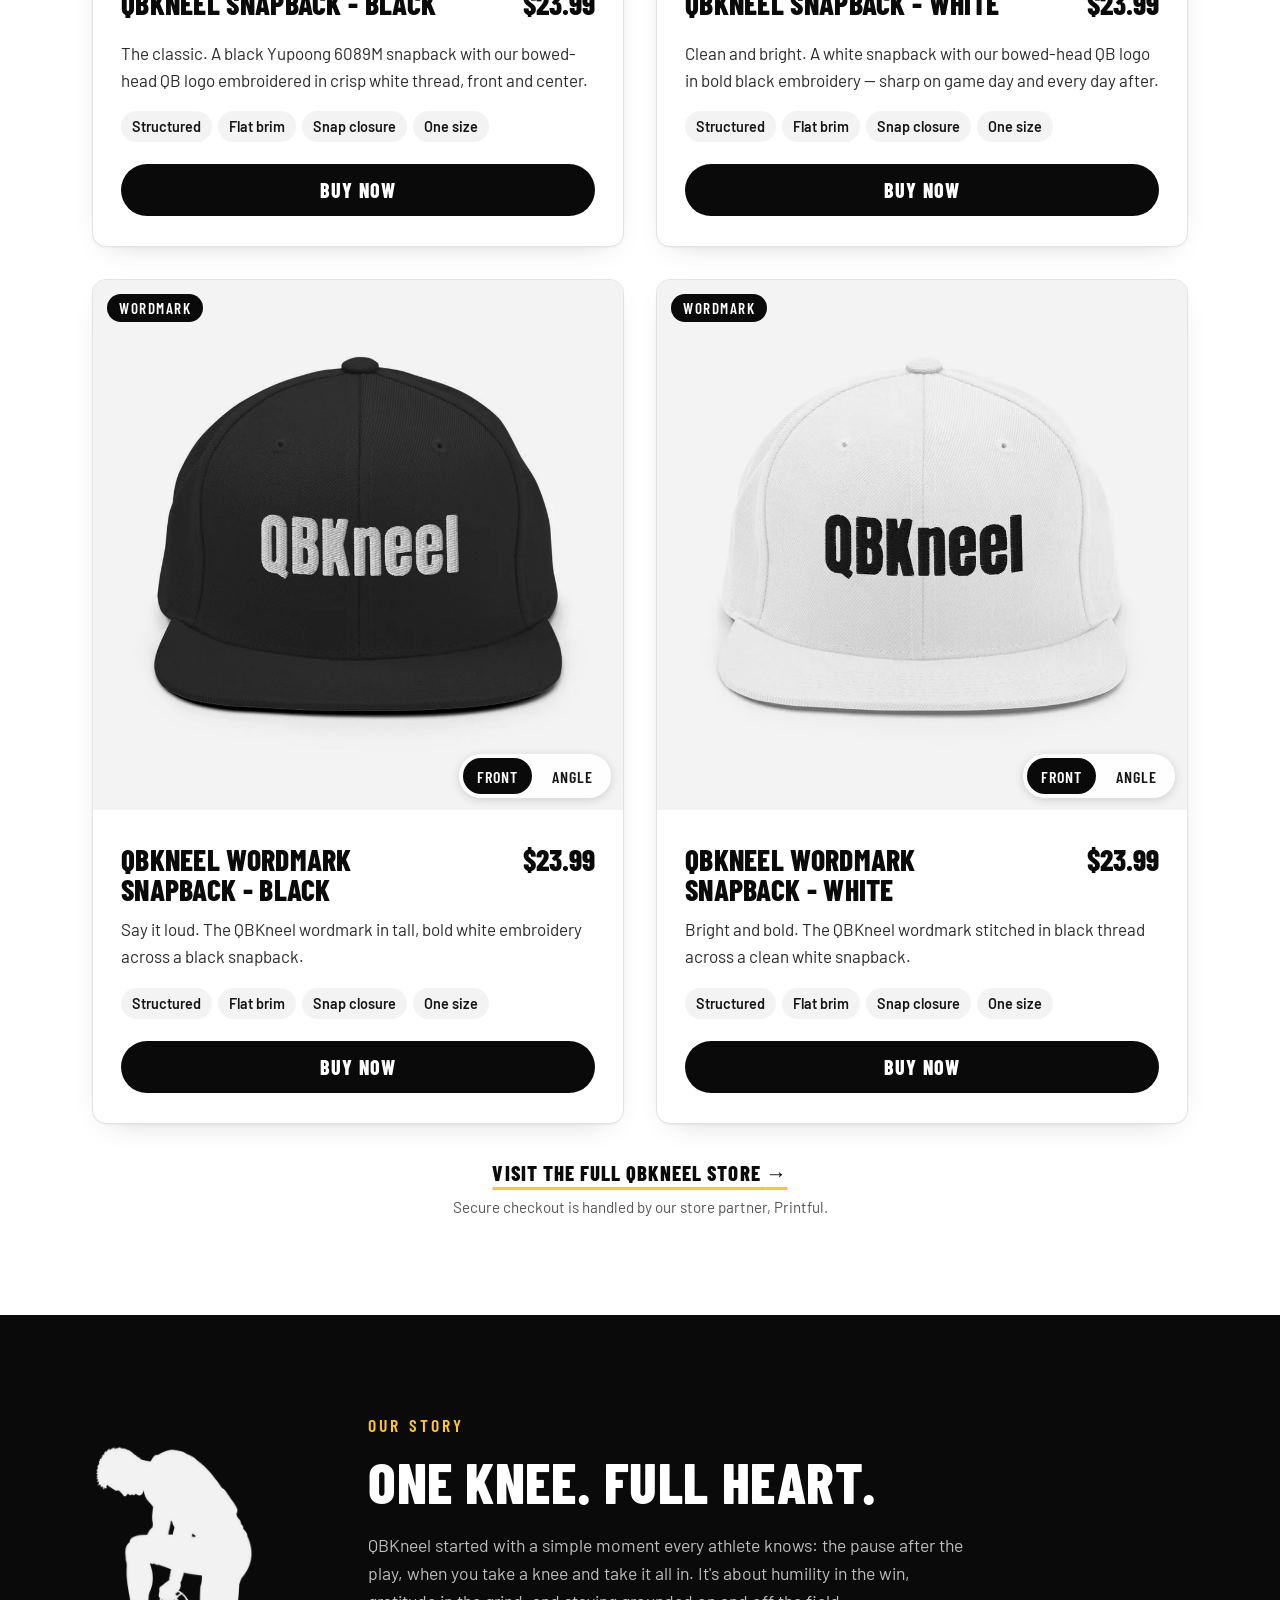
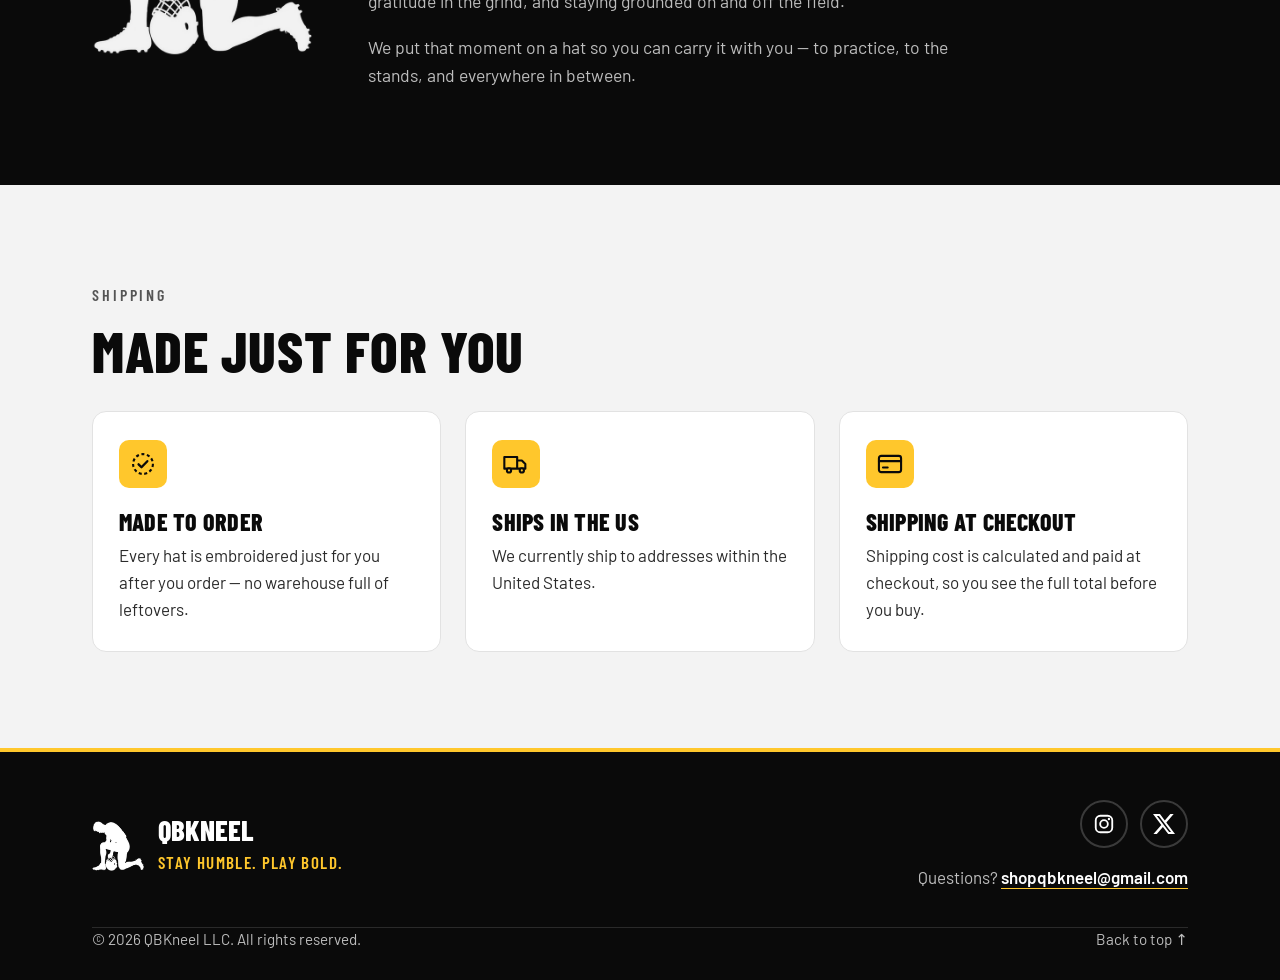
==== commit 3426c2b8: "Show all 4 hats: current Printful mockups (80% logo) + wordmark snapbacks - Logo hats now use the cu" ====
--- a/index.html
+++ b/index.html
@@ -3,8 +3,8 @@
 <head>
   <meta charset="utf-8">
   <meta name="viewport" content="width=device-width, initial-scale=1">
-  <title>QBKneel | Embroidered Snapback Hats – Stay Humble. Play Bold.</title>
-  <meta name="description" content="QBKneel embroidered snapback hats in black and white. Structured crown, flat brim, adjustable snap, one size. $23.99, made to order and shipped in the US.">
+  <title>QBKneel | 4 Embroidered Snapback Hats – Stay Humble. Play Bold.</title>
+  <meta name="description" content="Four QBKneel embroidered snapback hats: the bowed-head QB logo and the QBKneel wordmark, each in black or white. Structured crown, flat brim, adjustable snap, one size. $23.99 each, made to order and shipped in the US.">
   <link rel="canonical" href="https://qbkneel.com/">
   <meta name="theme-color" content="#0a0a0a">
 
@@ -12,16 +12,16 @@
   <meta property="og:type" content="website">
   <meta property="og:site_name" content="QBKneel">
   <meta property="og:title" content="QBKneel | Stay Humble. Play Bold.">
-  <meta property="og:description" content="Embroidered snapback hats in black and white. $23.99, made to order and shipped in the US.">
+  <meta property="og:description" content="Four embroidered snapback hats: the QBKneel logo and wordmark, each in black or white. $23.99 each, made to order and shipped in the US.">
   <meta property="og:url" content="https://qbkneel.com/">
-  <meta property="og:image" content="https://qbkneel.com/assets/img/og-image.png">
+  <meta property="og:image" content="https://qbkneel.com/assets/img/og-image-v2.png">
   <meta property="og:image:width" content="1200">
   <meta property="og:image:height" content="630">
-  <meta property="og:image:alt" content="QBKneel logo – a kneeling football player silhouette – with the words Stay Humble. Play Bold.">
+  <meta property="og:image:alt" content="QBKneel logo – a kneeling football player silhouette – with the words Stay Humble. Play Bold. and 4 embroidered snapbacks, $23.99.">
   <meta name="twitter:card" content="summary_large_image">
   <meta name="twitter:title" content="QBKneel | Stay Humble. Play Bold.">
-  <meta name="twitter:description" content="Embroidered snapback hats in black and white. $23.99, made to order and shipped in the US.">
-  <meta name="twitter:image" content="https://qbkneel.com/assets/img/og-image.png">
+  <meta name="twitter:description" content="Four embroidered snapback hats: the QBKneel logo and wordmark, each in black or white. $23.99 each, made to order and shipped in the US.">
+  <meta name="twitter:image" content="https://qbkneel.com/assets/img/og-image-v2.png">
 
   <!-- Icons -->
   <link rel="icon" href="favicon.ico" sizes="any">
@@ -35,10 +35,150 @@
   <script type="application/ld+json">
   {
     "@context": "https://schema.org",
-    "@type": "Organization",
-    "name": "QBKneel LLC",
-    "url": "https://qbkneel.com/",
-    "logo": "https://qbkneel.com/assets/img/icon-512.png"
+    "@graph": [
+      {
+        "@type": "Organization",
+        "@id": "https://qbkneel.com/#org",
+        "name": "QBKneel LLC",
+        "url": "https://qbkneel.com/",
+        "logo": "https://qbkneel.com/assets/img/icon-512.png",
+        "sameAs": [
+          "https://www.instagram.com/qb_kneel/",
+          "https://x.com/QBKneel"
+        ]
+      },
+      {
+        "@type": "Product",
+        "@id": "https://qbkneel.com/#qbk-logo-black",
+        "name": "QBKneel Snapback - Black",
+        "description": "Black snapback with the white-thread embroidered bowed-head QBKneel QB logo. Structured crown, flat brim, adjustable snap, one size.",
+        "image": "https://qbkneel.com/assets/img/hat-logo-black-front-900.jpg",
+        "brand": {
+          "@type": "Brand",
+          "name": "QBKneel"
+        },
+        "color": "Black",
+        "category": "Hats > Snapback",
+        "offers": {
+          "@type": "Offer",
+          "url": "https://bobbys-hat-shop.printful.me/product/qbkneel-snapback-black-6ac12aaab0001",
+          "price": "23.99",
+          "priceCurrency": "USD",
+          "availability": "https://schema.org/InStock",
+          "itemCondition": "https://schema.org/NewCondition",
+          "seller": {
+            "@id": "https://qbkneel.com/#org"
+          }
+        }
+      },
+      {
+        "@type": "Product",
+        "@id": "https://qbkneel.com/#qbk-logo-white",
+        "name": "QBKneel Snapback - White",
+        "description": "White snapback with the black-thread embroidered bowed-head QBKneel QB logo. Structured crown, flat brim, adjustable snap, one size.",
+        "image": "https://qbkneel.com/assets/img/hat-logo-white-front-900.jpg",
+        "brand": {
+          "@type": "Brand",
+          "name": "QBKneel"
+        },
+        "color": "White",
+        "category": "Hats > Snapback",
+        "offers": {
+          "@type": "Offer",
+          "url": "https://bobbys-hat-shop.printful.me/product/qbkneel-snapback-white",
+          "price": "23.99",
+          "priceCurrency": "USD",
+          "availability": "https://schema.org/InStock",
+          "itemCondition": "https://schema.org/NewCondition",
+          "seller": {
+            "@id": "https://qbkneel.com/#org"
+          }
+        }
+      },
+      {
+        "@type": "Product",
+        "@id": "https://qbkneel.com/#qbk-wordmark-black",
+        "name": "QBKneel Wordmark Snapback - Black",
+        "description": "Black snapback with the QBKneel wordmark embroidered in white thread. Structured crown, flat brim, adjustable snap, one size.",
+        "image": "https://qbkneel.com/assets/img/hat-wordmark-black-front-900.jpg",
+        "brand": {
+          "@type": "Brand",
+          "name": "QBKneel"
+        },
+        "color": "Black",
+        "category": "Hats > Snapback",
+        "offers": {
+          "@type": "Offer",
+          "url": "https://bobbys-hat-shop.printful.me/product/qbkneel-wordmark-snapback-black",
+          "price": "23.99",
+          "priceCurrency": "USD",
+          "availability": "https://schema.org/InStock",
+          "itemCondition": "https://schema.org/NewCondition",
+          "seller": {
+            "@id": "https://qbkneel.com/#org"
+          }
+        }
+      },
+      {
+        "@type": "Product",
+        "@id": "https://qbkneel.com/#qbk-wordmark-white",
+        "name": "QBKneel Wordmark Snapback - White",
+        "description": "White snapback with the QBKneel wordmark embroidered in black thread. Structured crown, flat brim, adjustable snap, one size.",
+        "image": "https://qbkneel.com/assets/img/hat-wordmark-white-front-900.jpg",
+        "brand": {
+          "@type": "Brand",
+          "name": "QBKneel"
+        },
+        "color": "White",
+        "category": "Hats > Snapback",
+        "offers": {
+          "@type": "Offer",
+          "url": "https://bobbys-hat-shop.printful.me/product/qbkneel-wordmark-snapback-white",
+          "price": "23.99",
+          "priceCurrency": "USD",
+          "availability": "https://schema.org/InStock",
+          "itemCondition": "https://schema.org/NewCondition",
+          "seller": {
+            "@id": "https://qbkneel.com/#org"
+          }
+        }
+      },
+      {
+        "@type": "ItemList",
+        "name": "QBKneel snapback hats",
+        "numberOfItems": 4,
+        "itemListElement": [
+          {
+            "@type": "ListItem",
+            "position": 1,
+            "item": {
+              "@id": "https://qbkneel.com/#qbk-logo-black"
+            }
+          },
+          {
+            "@type": "ListItem",
+            "position": 2,
+            "item": {
+              "@id": "https://qbkneel.com/#qbk-logo-white"
+            }
+          },
+          {
+            "@type": "ListItem",
+            "position": 3,
+            "item": {
+              "@id": "https://qbkneel.com/#qbk-wordmark-black"
+            }
+          },
+          {
+            "@type": "ListItem",
+            "position": 4,
+            "item": {
+              "@id": "https://qbkneel.com/#qbk-wordmark-white"
+            }
+          }
+        ]
+      }
+    ]
   }
   </script>
 </head>
@@ -66,12 +206,13 @@
     <section class="hero" id="top" aria-labelledby="hero-title">
       <div class="container hero-inner">
         <div class="hero-copy">
-          <p class="eyebrow">Embroidered snapbacks</p>
+          <p class="eyebrow">4 embroidered snapbacks</p>
           <h1 id="hero-title" class="hero-title">Stay humble.<br><span class="accent">Play bold.</span></h1>
           <p class="hero-sub">Gear for the ones who give everything on the field and still give thanks off it.</p>
+          <p class="hero-lineup">Logo &amp; wordmark &middot; Black or white</p>
           <div class="hero-actions">
-            <a class="btn btn-accent" href="#shop">Shop hats</a>
-            <span class="hero-price">Just $23.99</span>
+            <a class="btn btn-accent" href="#shop">Shop all 4 hats</a>
+            <span class="hero-price">Just $23.99 each</span>
           </div>
         </div>
         <div class="hero-art" aria-hidden="true">
@@ -90,25 +231,30 @@
       <div class="container">
         <div class="section-head">
           <p class="eyebrow eyebrow-dark">The lineup</p>
-          <h2 id="shop-title" class="section-title">Pick your color</h2>
-          <p class="section-lead">Classic snapbacks with our kneeling-player logo, embroidered front and center. Structured crown, flat brim, adjustable snap. One size fits most.</p>
+          <h2 id="shop-title" class="section-title">Pick your hat</h2>
+          <p class="section-lead">Four classic snapbacks in two designs: our bowed-head QB logo and the bold QBKneel wordmark, each embroidered front and center in black or white. Structured crown, flat brim, adjustable snap. One size fits most. $23.99 each.</p>
         </div>
 
         <div class="product-grid">
           <article class="product-card">
-            <div class="product-media">
+            <div class="product-media" data-gallery>
               <picture>
-                <source type="image/webp" srcset="assets/img/hat-black-480.webp 480w, assets/img/hat-black-900.webp 900w" sizes="(min-width: 760px) 460px, 100vw">
-                <img src="assets/img/hat-black-900.jpg" srcset="assets/img/hat-black-480.jpg 480w, assets/img/hat-black-900.jpg 900w" sizes="(min-width: 760px) 460px, 100vw" width="900" height="900" loading="lazy" decoding="async"
-                     alt="Black snapback hat, front view, with a white embroidered silhouette of a football player kneeling on one knee beside his helmet.">
+                <source type="image/webp" srcset="assets/img/hat-logo-black-front-480.webp 480w, assets/img/hat-logo-black-front-900.webp 900w" sizes="(min-width: 760px) 540px, 100vw">
+                <img src="assets/img/hat-logo-black-front-900.jpg" srcset="assets/img/hat-logo-black-front-480.jpg 480w, assets/img/hat-logo-black-front-900.jpg 900w" sizes="(min-width: 760px) 540px, 100vw" width="900" height="900" loading="lazy" decoding="async"
+                     alt="Model wearing the black QBKneel snapback, front view, with the white embroidered logo: a football player kneeling on one knee, head bowed, hand resting on his helmet.">
               </picture>
+              <span class="product-badge">Logo</span>
+              <div class="media-views" role="group" aria-label="Photo view – QBKneel Snapback - Black">
+                <button type="button" class="media-view is-active" aria-pressed="true" data-img="hat-logo-black-front" data-alt="Model wearing the black QBKneel snapback, front view, with the white embroidered logo: a football player kneeling on one knee, head bowed, hand resting on his helmet.">Front</button>
+                <button type="button" class="media-view" aria-pressed="false" data-img="hat-logo-black-side" data-alt="Side view of the black QBKneel snapback worn by a model.">Side</button>
+              </div>
             </div>
             <div class="product-body">
               <div class="product-top">
-                <h3 class="product-name">QBKneel Snapback - Black</h3>
+                <h3 class="product-name">QBKneel <span class="nowrap">Snapback - Black</span></h3>
                 <p class="product-price"><span class="visually-hidden">Price: </span>$23.99</p>
               </div>
-              <p class="product-desc">The classic. A black Yupoong 6089M snapback with a crisp white embroidered QBKneel logo that pops from across the stands.</p>
+              <p class="product-desc">The classic. A black Yupoong 6089M snapback with our bowed-head QB logo embroidered in crisp white thread, front and center.</p>
               <ul class="product-specs" aria-label="Features">
                 <li>Structured</li><li>Flat brim</li><li>Snap closure</li><li>One size</li>
               </ul>
@@ -117,23 +263,80 @@
           </article>
 
           <article class="product-card">
-            <div class="product-media">
+            <div class="product-media" data-gallery>
               <picture>
-                <source type="image/webp" srcset="assets/img/hat-white-480.webp 480w, assets/img/hat-white-900.webp 900w" sizes="(min-width: 760px) 460px, 100vw">
-                <img src="assets/img/hat-white-900.jpg" srcset="assets/img/hat-white-480.jpg 480w, assets/img/hat-white-900.jpg 900w" sizes="(min-width: 760px) 460px, 100vw" width="900" height="900" loading="lazy" decoding="async"
-                     alt="White snapback hat, front view, with a black embroidered silhouette of a football player kneeling on one knee beside his helmet.">
+                <source type="image/webp" srcset="assets/img/hat-logo-white-front-480.webp 480w, assets/img/hat-logo-white-front-900.webp 900w" sizes="(min-width: 760px) 540px, 100vw">
+                <img src="assets/img/hat-logo-white-front-900.jpg" srcset="assets/img/hat-logo-white-front-480.jpg 480w, assets/img/hat-logo-white-front-900.jpg 900w" sizes="(min-width: 760px) 540px, 100vw" width="900" height="900" loading="lazy" decoding="async"
+                     alt="Model wearing the white QBKneel snapback, front view, with the black embroidered logo: a football player kneeling on one knee, head bowed, hand resting on his helmet.">
               </picture>
+              <span class="product-badge">Logo</span>
+              <div class="media-views" role="group" aria-label="Photo view – QBKneel Snapback - White">
+                <button type="button" class="media-view is-active" aria-pressed="true" data-img="hat-logo-white-front" data-alt="Model wearing the white QBKneel snapback, front view, with the black embroidered logo: a football player kneeling on one knee, head bowed, hand resting on his helmet.">Front</button>
+                <button type="button" class="media-view" aria-pressed="false" data-img="hat-logo-white-side" data-alt="Side view of the white QBKneel snapback worn by a model.">Side</button>
+              </div>
             </div>
             <div class="product-body">
               <div class="product-top">
-                <h3 class="product-name">QBKneel Snapback - White</h3>
+                <h3 class="product-name">QBKneel <span class="nowrap">Snapback - White</span></h3>
                 <p class="product-price"><span class="visually-hidden">Price: </span>$23.99</p>
               </div>
-              <p class="product-desc">Clean and bright. A white snapback with a bold black embroidered QBKneel logo — sharp on game day and every day after.</p>
+              <p class="product-desc">Clean and bright. A white snapback with our bowed-head QB logo in bold black embroidery — sharp on game day and every day after.</p>
               <ul class="product-specs" aria-label="Features">
                 <li>Structured</li><li>Flat brim</li><li>Snap closure</li><li>One size</li>
               </ul>
               <a class="btn btn-dark btn-block" data-link="BUY_WHITE_URL" href="#">Buy now<span class="visually-hidden"> – QBKneel Snapback - White</span></a>
+            </div>
+          </article>
+
+          <article class="product-card">
+            <div class="product-media" data-gallery>
+              <picture>
+                <source type="image/webp" srcset="assets/img/hat-wordmark-black-front-480.webp 480w, assets/img/hat-wordmark-black-front-900.webp 900w" sizes="(min-width: 760px) 540px, 100vw">
+                <img src="assets/img/hat-wordmark-black-front-900.jpg" srcset="assets/img/hat-wordmark-black-front-480.jpg 480w, assets/img/hat-wordmark-black-front-900.jpg 900w" sizes="(min-width: 760px) 540px, 100vw" width="900" height="900" loading="lazy" decoding="async"
+                     alt="Black snapback hat, front view, with the word QBKneel embroidered across the front in white thread.">
+              </picture>
+              <span class="product-badge">Wordmark</span>
+              <div class="media-views" role="group" aria-label="Photo view – QBKneel Wordmark Snapback - Black">
+                <button type="button" class="media-view is-active" aria-pressed="true" data-img="hat-wordmark-black-front" data-alt="Black snapback hat, front view, with the word QBKneel embroidered across the front in white thread.">Front</button>
+                <button type="button" class="media-view" aria-pressed="false" data-img="hat-wordmark-black-angle" data-alt="Black QBKneel wordmark snapback, three-quarter angle view.">Angle</button>
+              </div>
+            </div>
+            <div class="product-body">
+              <div class="product-top">
+                <h3 class="product-name">QBKneel Wordmark <span class="nowrap">Snapback - Black</span></h3>
+                <p class="product-price"><span class="visually-hidden">Price: </span>$23.99</p>
+              </div>
+              <p class="product-desc">Say it loud. The QBKneel wordmark in tall, bold white embroidery across a black snapback.</p>
+              <ul class="product-specs" aria-label="Features">
+                <li>Structured</li><li>Flat brim</li><li>Snap closure</li><li>One size</li>
+              </ul>
+              <a class="btn btn-dark btn-block" data-link="BUY_WORDMARK_BLACK_URL" href="#">Buy now<span class="visually-hidden"> – QBKneel Wordmark Snapback - Black</span></a>
+            </div>
+          </article>
+
+          <article class="product-card">
+            <div class="product-media" data-gallery>
+              <picture>
+                <source type="image/webp" srcset="assets/img/hat-wordmark-white-front-480.webp 480w, assets/img/hat-wordmark-white-front-900.webp 900w" sizes="(min-width: 760px) 540px, 100vw">
+                <img src="assets/img/hat-wordmark-white-front-900.jpg" srcset="assets/img/hat-wordmark-white-front-480.jpg 480w, assets/img/hat-wordmark-white-front-900.jpg 900w" sizes="(min-width: 760px) 540px, 100vw" width="900" height="900" loading="lazy" decoding="async"
+                     alt="White snapback hat, front view, with the word QBKneel embroidered across the front in black thread.">
+              </picture>
+              <span class="product-badge">Wordmark</span>
+              <div class="media-views" role="group" aria-label="Photo view – QBKneel Wordmark Snapback - White">
+                <button type="button" class="media-view is-active" aria-pressed="true" data-img="hat-wordmark-white-front" data-alt="White snapback hat, front view, with the word QBKneel embroidered across the front in black thread.">Front</button>
+                <button type="button" class="media-view" aria-pressed="false" data-img="hat-wordmark-white-angle" data-alt="White QBKneel wordmark snapback, three-quarter angle view.">Angle</button>
+              </div>
+            </div>
+            <div class="product-body">
+              <div class="product-top">
+                <h3 class="product-name">QBKneel Wordmark <span class="nowrap">Snapback - White</span></h3>
+                <p class="product-price"><span class="visually-hidden">Price: </span>$23.99</p>
+              </div>
+              <p class="product-desc">Bright and bold. The QBKneel wordmark stitched in black thread across a clean white snapback.</p>
+              <ul class="product-specs" aria-label="Features">
+                <li>Structured</li><li>Flat brim</li><li>Snap closure</li><li>One size</li>
+              </ul>
+              <a class="btn btn-dark btn-block" data-link="BUY_WORDMARK_WHITE_URL" href="#">Buy now<span class="visually-hidden"> – QBKneel Wordmark Snapback - White</span></a>
             </div>
           </article>
         </div>
--- a/assets/css/styles.css
+++ b/assets/css/styles.css
@@ -74,7 +74,8 @@
 .eyebrow-dark { color: var(--muted); }
 .hero-title { font-size: clamp(3.4rem, 15vw, 6.75rem); line-height: .9; letter-spacing: 0; }
 .accent { color: var(--accent); }
-.hero-sub { max-width: 30ch; margin: 20px 0 28px; font-size: 1.15rem; color: var(--muted-dark); }
+.hero-sub { max-width: 30ch; margin: 20px 0 12px; font-size: 1.15rem; color: var(--muted-dark); }
+.hero-lineup { margin: 0 0 28px; font-family: var(--font-display); font-weight: 600; font-size: 1.1rem; letter-spacing: .08em; text-transform: uppercase; color: var(--white); }
 .hero-actions { display: flex; flex-wrap: wrap; align-items: center; gap: 14px 20px; }
 .hero-price { font-family: var(--font-display); font-weight: 600; font-size: 1.2rem; letter-spacing: .06em; text-transform: uppercase; color: var(--white); }
 .hero-art { display: flex; justify-content: center; }
@@ -95,10 +96,18 @@
 .product-card { display: flex; flex-direction: column; background: var(--white); border: 1px solid var(--line); border-radius: var(--radius); overflow: hidden; box-shadow: 0 1px 2px rgba(0,0,0,.04), 0 10px 30px -18px rgba(0,0,0,.25); transition: transform .2s ease, box-shadow .2s ease; }
 .product-card:hover { transform: translateY(-3px); box-shadow: 0 1px 2px rgba(0,0,0,.05), 0 22px 40px -20px rgba(0,0,0,.35); }
 .product-media { background: var(--paper); }
+.product-media { position: relative; }
 .product-media img { width: 100%; aspect-ratio: 1; object-fit: cover; }
+.product-badge { position: absolute; top: 14px; left: 14px; padding: 5px 12px; border-radius: 999px; background: var(--black); color: var(--white); font-family: var(--font-display); font-weight: 600; font-size: .95rem; letter-spacing: .1em; text-transform: uppercase; line-height: 1.2; }
+.media-views { display: none; position: absolute; right: 12px; bottom: 12px; gap: 6px; padding: 4px; border-radius: 999px; background: rgba(255,255,255,.92); box-shadow: 0 2px 10px rgba(0,0,0,.15); }
+.js .media-views { display: flex; }
+.media-view { min-height: 36px; min-width: 64px; padding: 0 14px; border: 0; border-radius: 999px; background: transparent; color: var(--ink); font-family: var(--font-display); font-weight: 600; font-size: 1rem; letter-spacing: .06em; text-transform: uppercase; cursor: pointer; }
+.media-view:hover { background: var(--paper); }
+.media-view.is-active { background: var(--black); color: var(--white); }
 .product-body { display: flex; flex-direction: column; flex: 1; padding: 22px 20px 24px; }
 .product-top { display: flex; flex-direction: column; gap: 6px; margin-bottom: 12px; }
 .product-name { font-size: 1.6rem; color: var(--black); }
+.nowrap { white-space: nowrap; }
 .product-price { margin: 0; font-family: var(--font-display); font-weight: 800; font-size: 1.6rem; color: var(--black); white-space: nowrap; }
 .product-desc { color: var(--text); }
 .product-specs { display: flex; flex-wrap: wrap; gap: 6px; margin: auto 0 22px; }
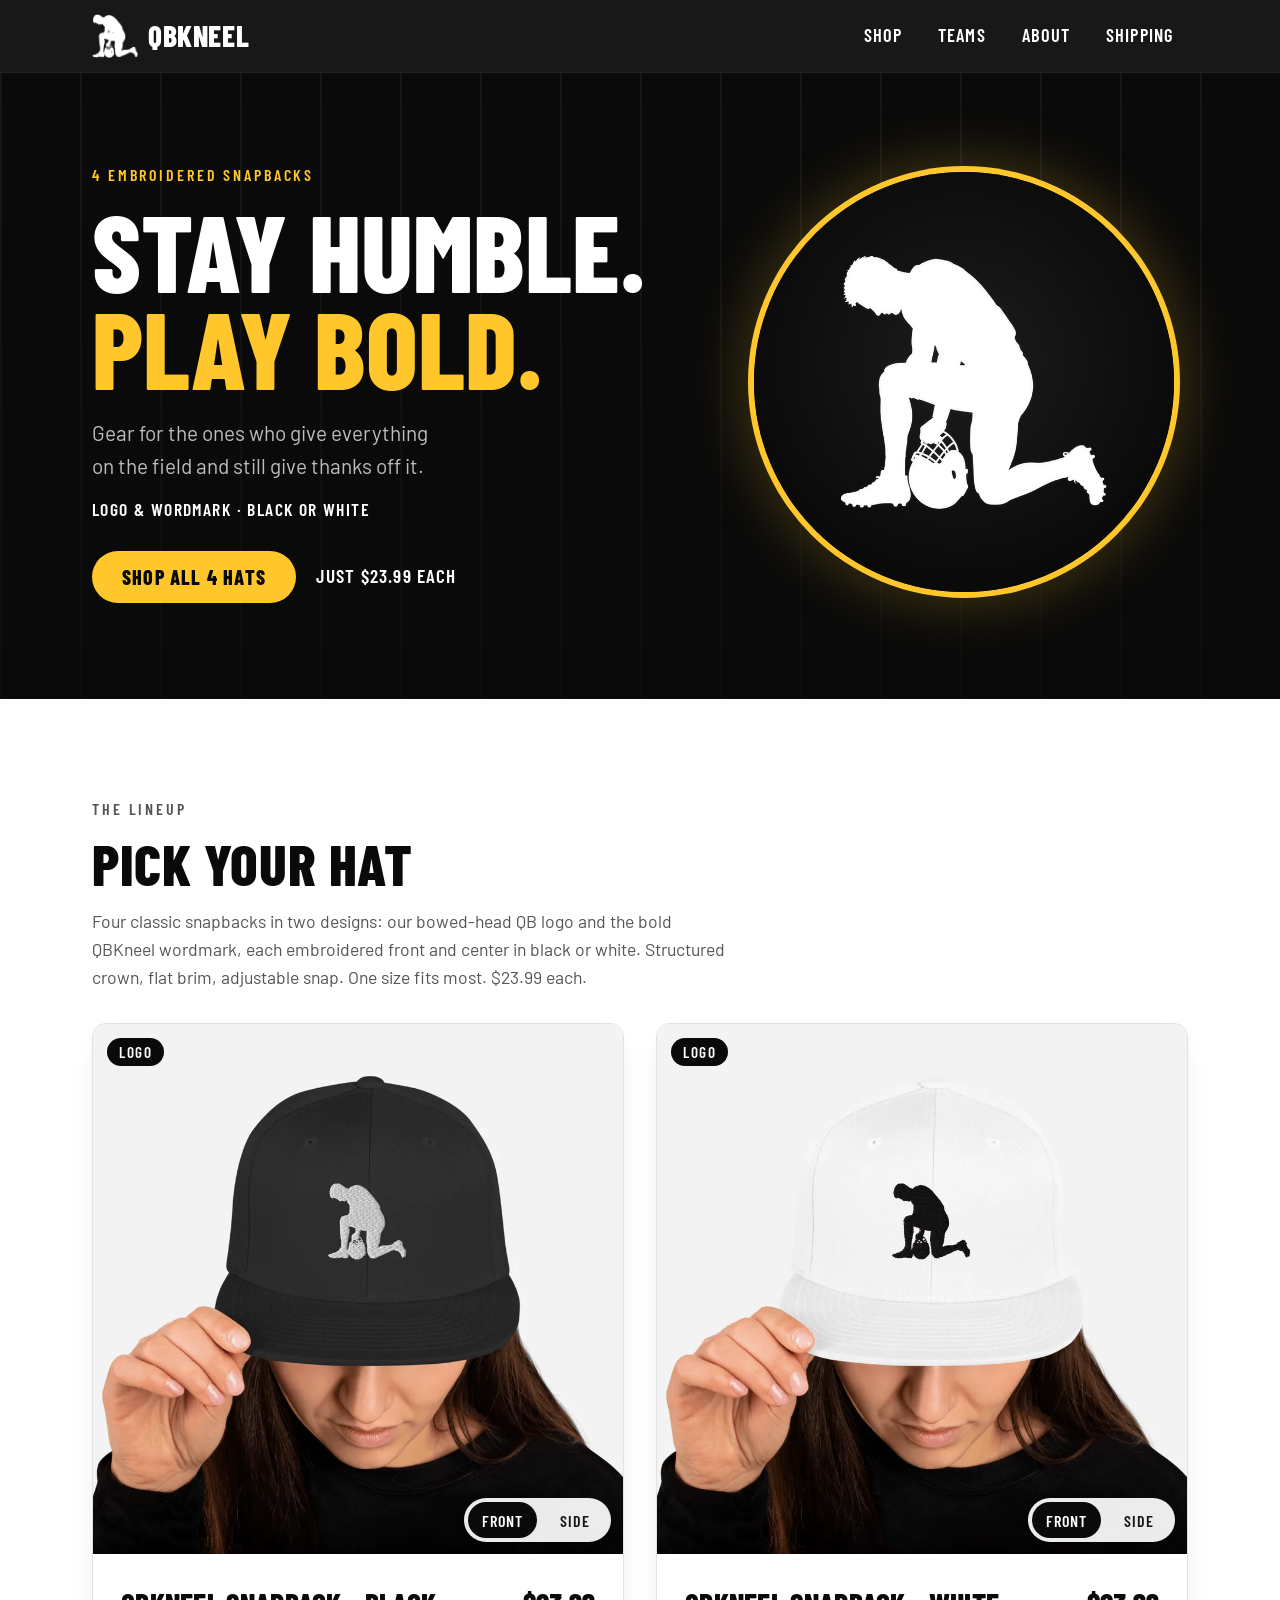
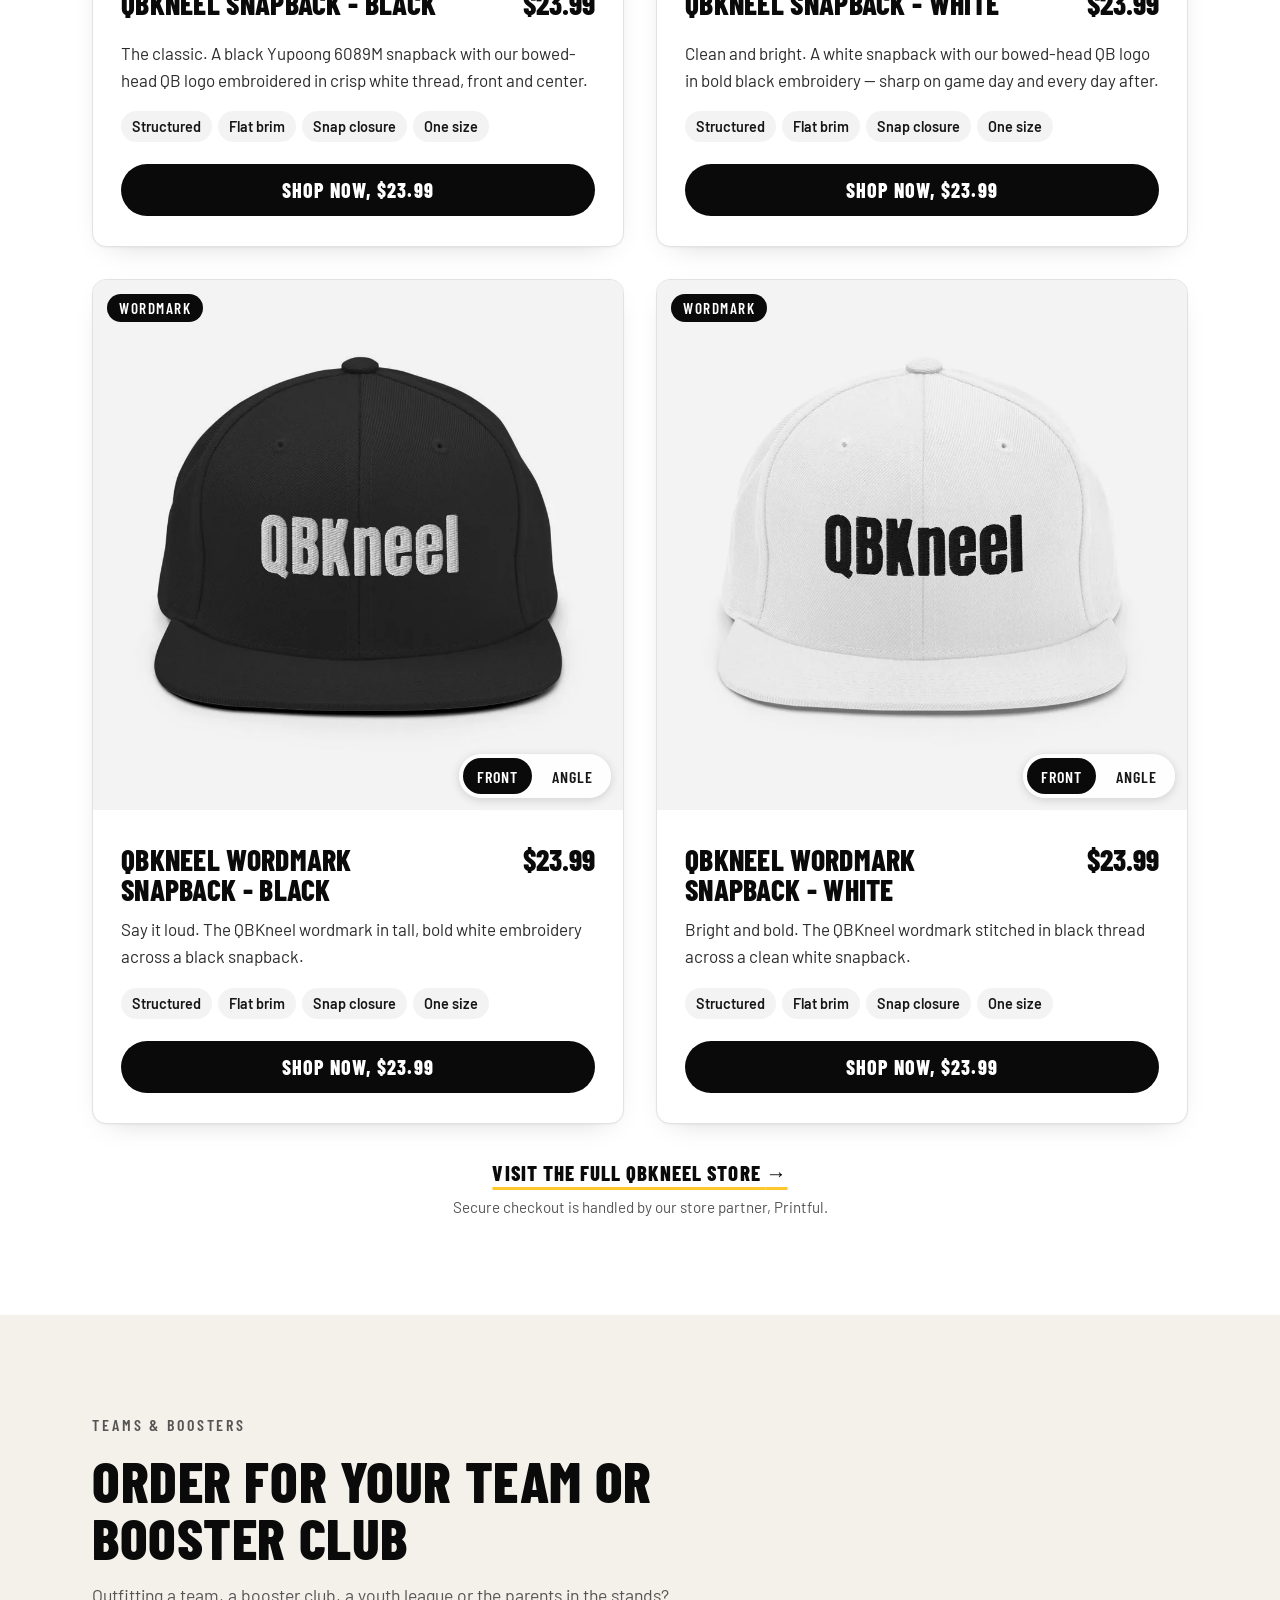
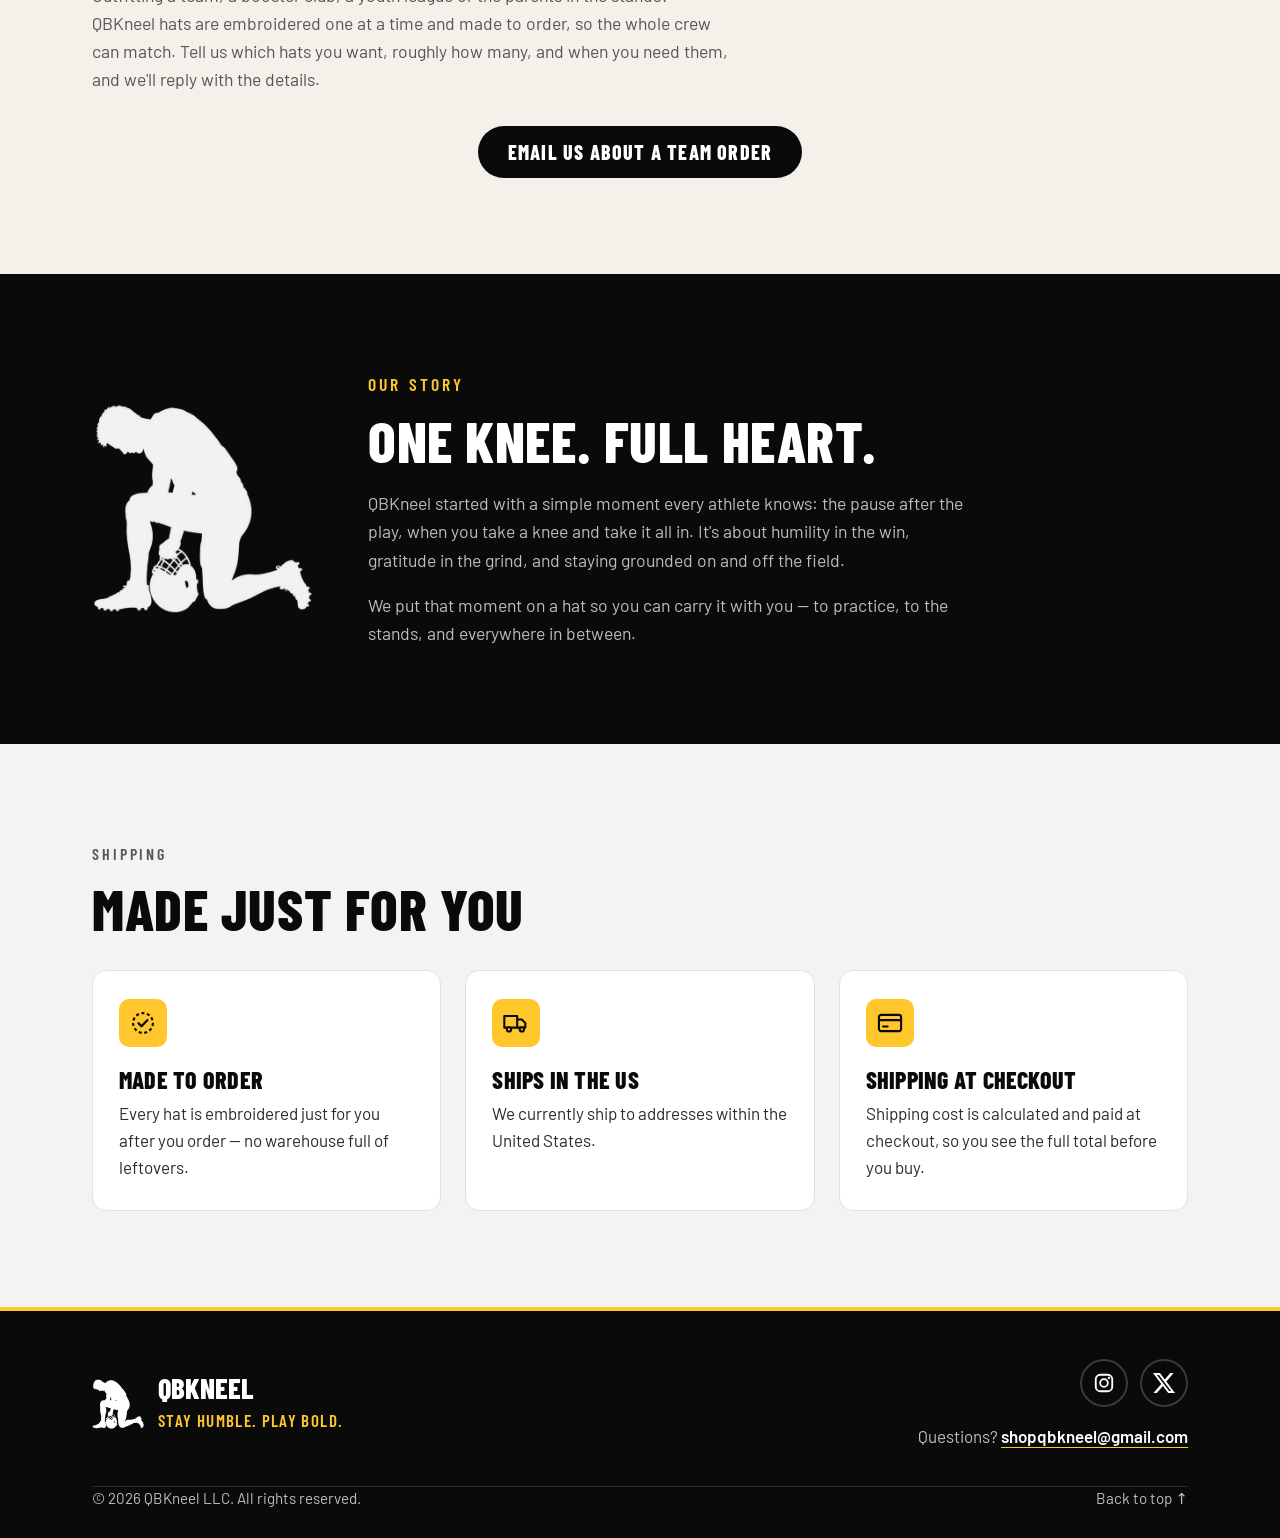
==== commit 5f11d384: "Sales push: Shop now buttons with direct store links, team/booster order section, product URLs in JS" ====
--- a/index.html
+++ b/index.html
@@ -17,6 +17,7 @@
   <meta property="og:image" content="https://qbkneel.com/assets/img/og-image-v2.png">
   <meta property="og:image:width" content="1200">
   <meta property="og:image:height" content="630">
+  <meta property="og:locale" content="en_US">
   <meta property="og:image:alt" content="QBKneel logo – a kneeling football player silhouette – with the words Stay Humble. Play Bold. and 4 embroidered snapbacks, $23.99.">
   <meta name="twitter:card" content="summary_large_image">
   <meta name="twitter:title" content="QBKneel | Stay Humble. Play Bold.">
@@ -59,6 +60,7 @@
         },
         "color": "Black",
         "category": "Hats > Snapback",
+        "url": "https://bobbys-hat-shop.printful.me/product/qbkneel-snapback-black-6ac12aaab0001",
         "offers": {
           "@type": "Offer",
           "url": "https://bobbys-hat-shop.printful.me/product/qbkneel-snapback-black-6ac12aaab0001",
@@ -83,6 +85,7 @@
         },
         "color": "White",
         "category": "Hats > Snapback",
+        "url": "https://bobbys-hat-shop.printful.me/product/qbkneel-snapback-white",
         "offers": {
           "@type": "Offer",
           "url": "https://bobbys-hat-shop.printful.me/product/qbkneel-snapback-white",
@@ -107,9 +110,10 @@
         },
         "color": "Black",
         "category": "Hats > Snapback",
+        "url": "https://bobbys-hat-shop.printful.me/product/qbkneel-wordmark-snapback-black-6ac3192c749b2",
         "offers": {
           "@type": "Offer",
-          "url": "https://bobbys-hat-shop.printful.me/product/qbkneel-wordmark-snapback-black",
+          "url": "https://bobbys-hat-shop.printful.me/product/qbkneel-wordmark-snapback-black-6ac3192c749b2",
           "price": "23.99",
           "priceCurrency": "USD",
           "availability": "https://schema.org/InStock",
@@ -131,6 +135,7 @@
         },
         "color": "White",
         "category": "Hats > Snapback",
+        "url": "https://bobbys-hat-shop.printful.me/product/qbkneel-wordmark-snapback-white",
         "offers": {
           "@type": "Offer",
           "url": "https://bobbys-hat-shop.printful.me/product/qbkneel-wordmark-snapback-white",
@@ -194,6 +199,7 @@
       <nav aria-label="Main">
         <ul class="nav-list">
           <li><a href="#shop">Shop</a></li>
+          <li><a href="#team">Teams</a></li>
           <li><a href="#about">About</a></li>
           <li><a href="#shipping">Shipping</a></li>
         </ul>
@@ -258,7 +264,7 @@
               <ul class="product-specs" aria-label="Features">
                 <li>Structured</li><li>Flat brim</li><li>Snap closure</li><li>One size</li>
               </ul>
-              <a class="btn btn-dark btn-block" data-link="BUY_BLACK_URL" href="#">Buy now<span class="visually-hidden"> – QBKneel Snapback - Black</span></a>
+              <a class="btn btn-dark btn-block" data-link="BUY_BLACK_URL" href="https://bobbys-hat-shop.printful.me/product/qbkneel-snapback-black-6ac12aaab0001">Shop now, $23.99<span class="visually-hidden"> – QBKneel Snapback - Black</span></a>
             </div>
           </article>
 
@@ -284,7 +290,7 @@
               <ul class="product-specs" aria-label="Features">
                 <li>Structured</li><li>Flat brim</li><li>Snap closure</li><li>One size</li>
               </ul>
-              <a class="btn btn-dark btn-block" data-link="BUY_WHITE_URL" href="#">Buy now<span class="visually-hidden"> – QBKneel Snapback - White</span></a>
+              <a class="btn btn-dark btn-block" data-link="BUY_WHITE_URL" href="https://bobbys-hat-shop.printful.me/product/qbkneel-snapback-white">Shop now, $23.99<span class="visually-hidden"> – QBKneel Snapback - White</span></a>
             </div>
           </article>
 
@@ -310,7 +316,7 @@
               <ul class="product-specs" aria-label="Features">
                 <li>Structured</li><li>Flat brim</li><li>Snap closure</li><li>One size</li>
               </ul>
-              <a class="btn btn-dark btn-block" data-link="BUY_WORDMARK_BLACK_URL" href="#">Buy now<span class="visually-hidden"> – QBKneel Wordmark Snapback - Black</span></a>
+              <a class="btn btn-dark btn-block" data-link="BUY_WORDMARK_BLACK_URL" href="https://bobbys-hat-shop.printful.me/product/qbkneel-wordmark-snapback-black-6ac3192c749b2">Shop now, $23.99<span class="visually-hidden"> – QBKneel Wordmark Snapback - Black</span></a>
             </div>
           </article>
 
@@ -336,15 +342,27 @@
               <ul class="product-specs" aria-label="Features">
                 <li>Structured</li><li>Flat brim</li><li>Snap closure</li><li>One size</li>
               </ul>
-              <a class="btn btn-dark btn-block" data-link="BUY_WORDMARK_WHITE_URL" href="#">Buy now<span class="visually-hidden"> – QBKneel Wordmark Snapback - White</span></a>
+              <a class="btn btn-dark btn-block" data-link="BUY_WORDMARK_WHITE_URL" href="https://bobbys-hat-shop.printful.me/product/qbkneel-wordmark-snapback-white">Shop now, $23.99<span class="visually-hidden"> – QBKneel Wordmark Snapback - White</span></a>
             </div>
           </article>
         </div>
 
         <p class="store-link-wrap">
-          <a class="text-link" data-link="STORE_URL" href="#">Visit the full QBKneel store <span aria-hidden="true">→</span></a>
+          <a class="text-link" data-link="STORE_URL" href="https://bobbys-hat-shop.printful.me/">Visit the full QBKneel store <span aria-hidden="true">→</span></a>
         </p>
         <p class="checkout-note">Secure checkout is handled by our store partner, Printful.</p>
+      </div>
+    </section>
+
+    <!-- TEAM ORDERS -->
+    <section class="section team-orders" id="team" aria-labelledby="team-title">
+      <div class="container">
+        <div class="section-head">
+          <p class="eyebrow eyebrow-dark">Teams &amp; boosters</p>
+          <h2 id="team-title" class="section-title">Order for your team or booster club</h2>
+          <p class="section-lead">Outfitting a team, a booster club, a youth league or the parents in the stands? QBKneel hats are embroidered one at a time and made to order, so the whole crew can match. Tell us which hats you want, roughly how many, and when you need them, and we'll reply with the details.</p>
+        </div>
+        <p class="team-cta"><a class="btn btn-dark" href="mailto:shopqbkneel@gmail.com?subject=Team%20order">Email us about a team order</a></p>
       </div>
     </section>
 
@@ -402,18 +420,18 @@
       <div class="footer-links">
         <ul class="social" aria-label="QBKneel on social media">
           <li>
-            <a class="social-link" data-link="INSTAGRAM_URL" href="#" aria-label="QBKneel on Instagram">
+            <a class="social-link" data-link="INSTAGRAM_URL" href="https://www.instagram.com/qb_kneel/" aria-label="QBKneel on Instagram">
               <svg viewBox="0 0 24 24" aria-hidden="true" focusable="false"><rect x="3" y="3" width="18" height="18" rx="5" fill="none" stroke="currentColor" stroke-width="2"/><circle cx="12" cy="12" r="4.2" fill="none" stroke="currentColor" stroke-width="2"/><circle cx="17.4" cy="6.6" r="1.3" fill="currentColor"/></svg>
             </a>
           </li>
           <li>
-            <a class="social-link" data-link="TWITTER_URL" href="#" aria-label="QBKneel on X (Twitter)">
+            <a class="social-link" data-link="TWITTER_URL" href="https://x.com/QBKneel" aria-label="QBKneel on X (Twitter)">
               <svg viewBox="0 0 24 24" aria-hidden="true" focusable="false"><path fill="currentColor" d="M18.9 1.15h3.68l-8.04 9.19L24 22.85h-7.41l-5.8-7.58-6.64 7.58H.47l8.6-9.83L0 1.15h7.6l5.24 6.93zM17.61 20.64h2.04L6.49 3.24H4.3z"/></svg>
             </a>
           </li>
         </ul>
         <p class="footer-contact">
-          Questions? <a data-link="CONTACT_EMAIL" href="#"><span data-email-text>Email us</span></a>
+          Questions? <a data-link="CONTACT_EMAIL" href="mailto:shopqbkneel@gmail.com"><span data-email-text>Email us</span></a>
         </p>
       </div>
     </div>
--- a/assets/css/styles.css
+++ b/assets/css/styles.css
@@ -190,3 +190,7 @@
   .product-name { font-size: 1.85rem; }
   .product-price { font-size: 1.85rem; }
 }
+
+/* Team / booster orders */
+.team-orders { background: #f4f1ea; }
+.team-cta { text-align: center; margin: 1.5rem 0 0; }
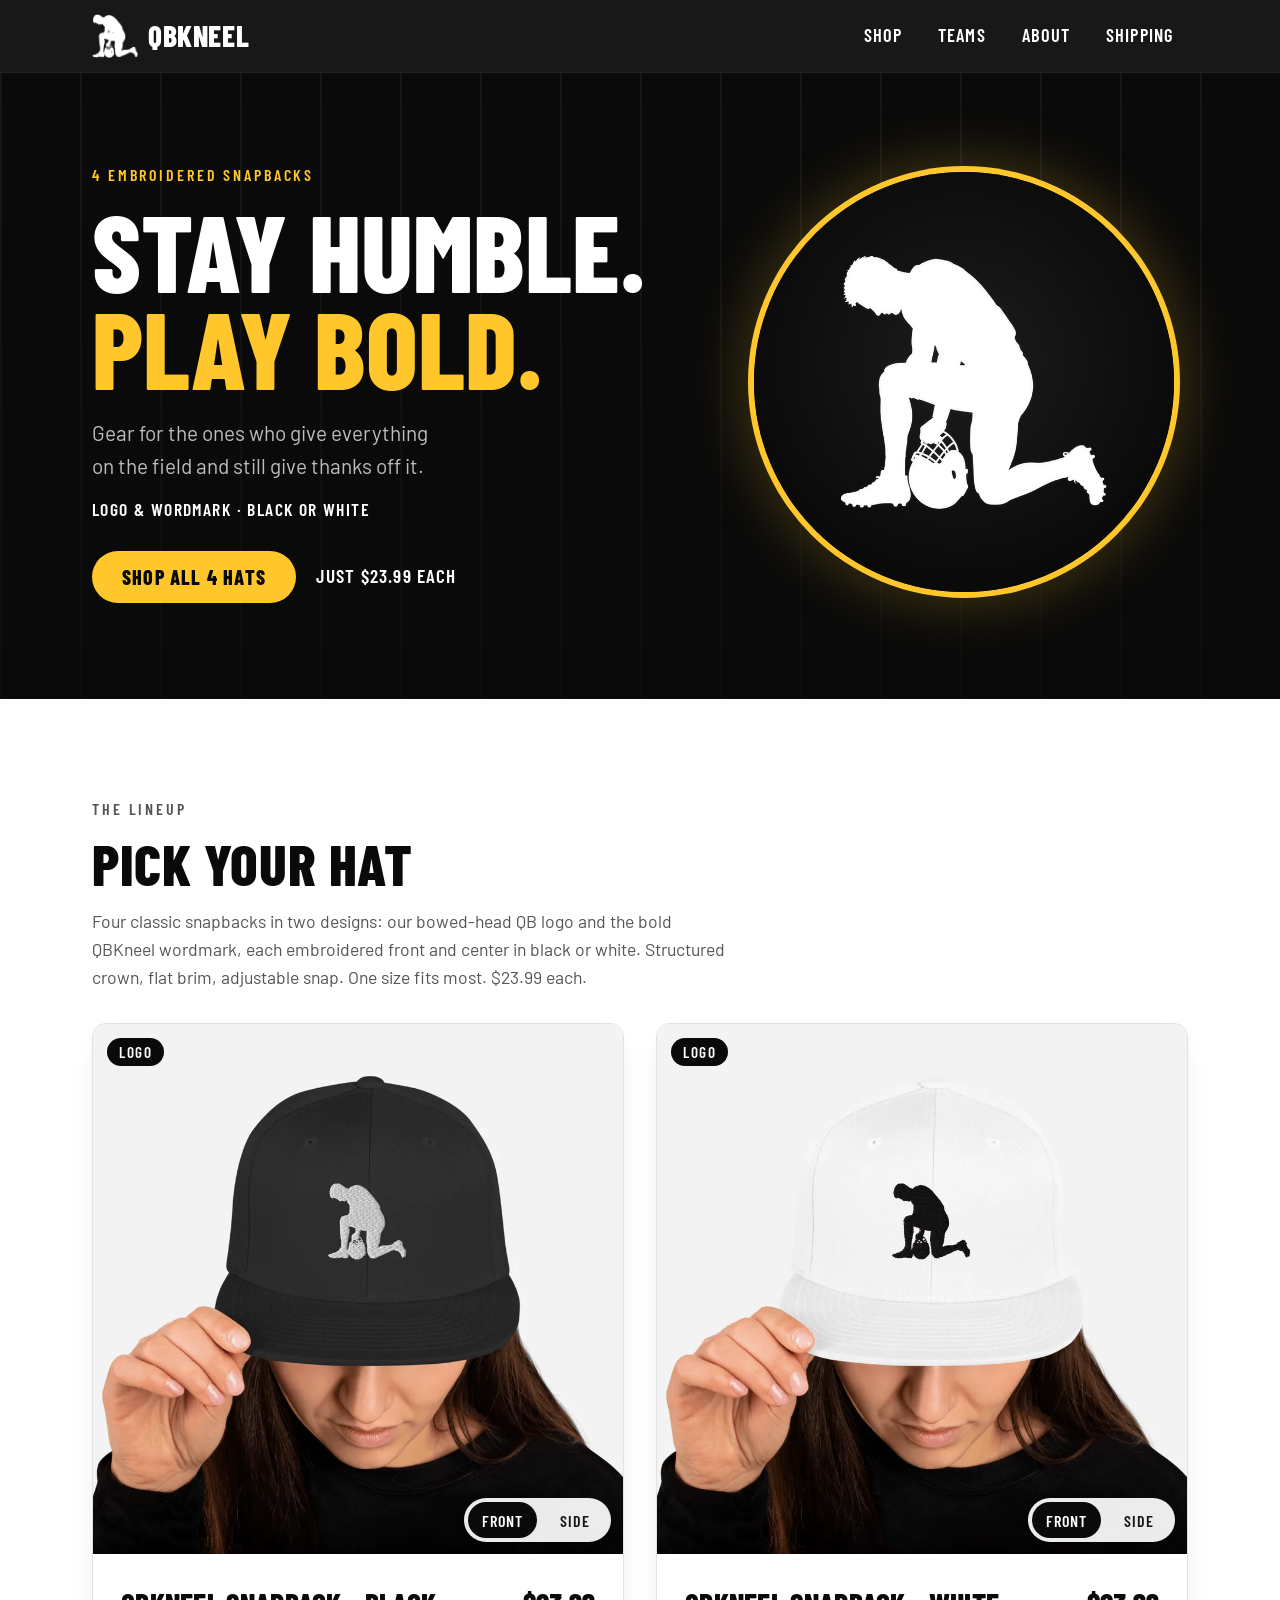
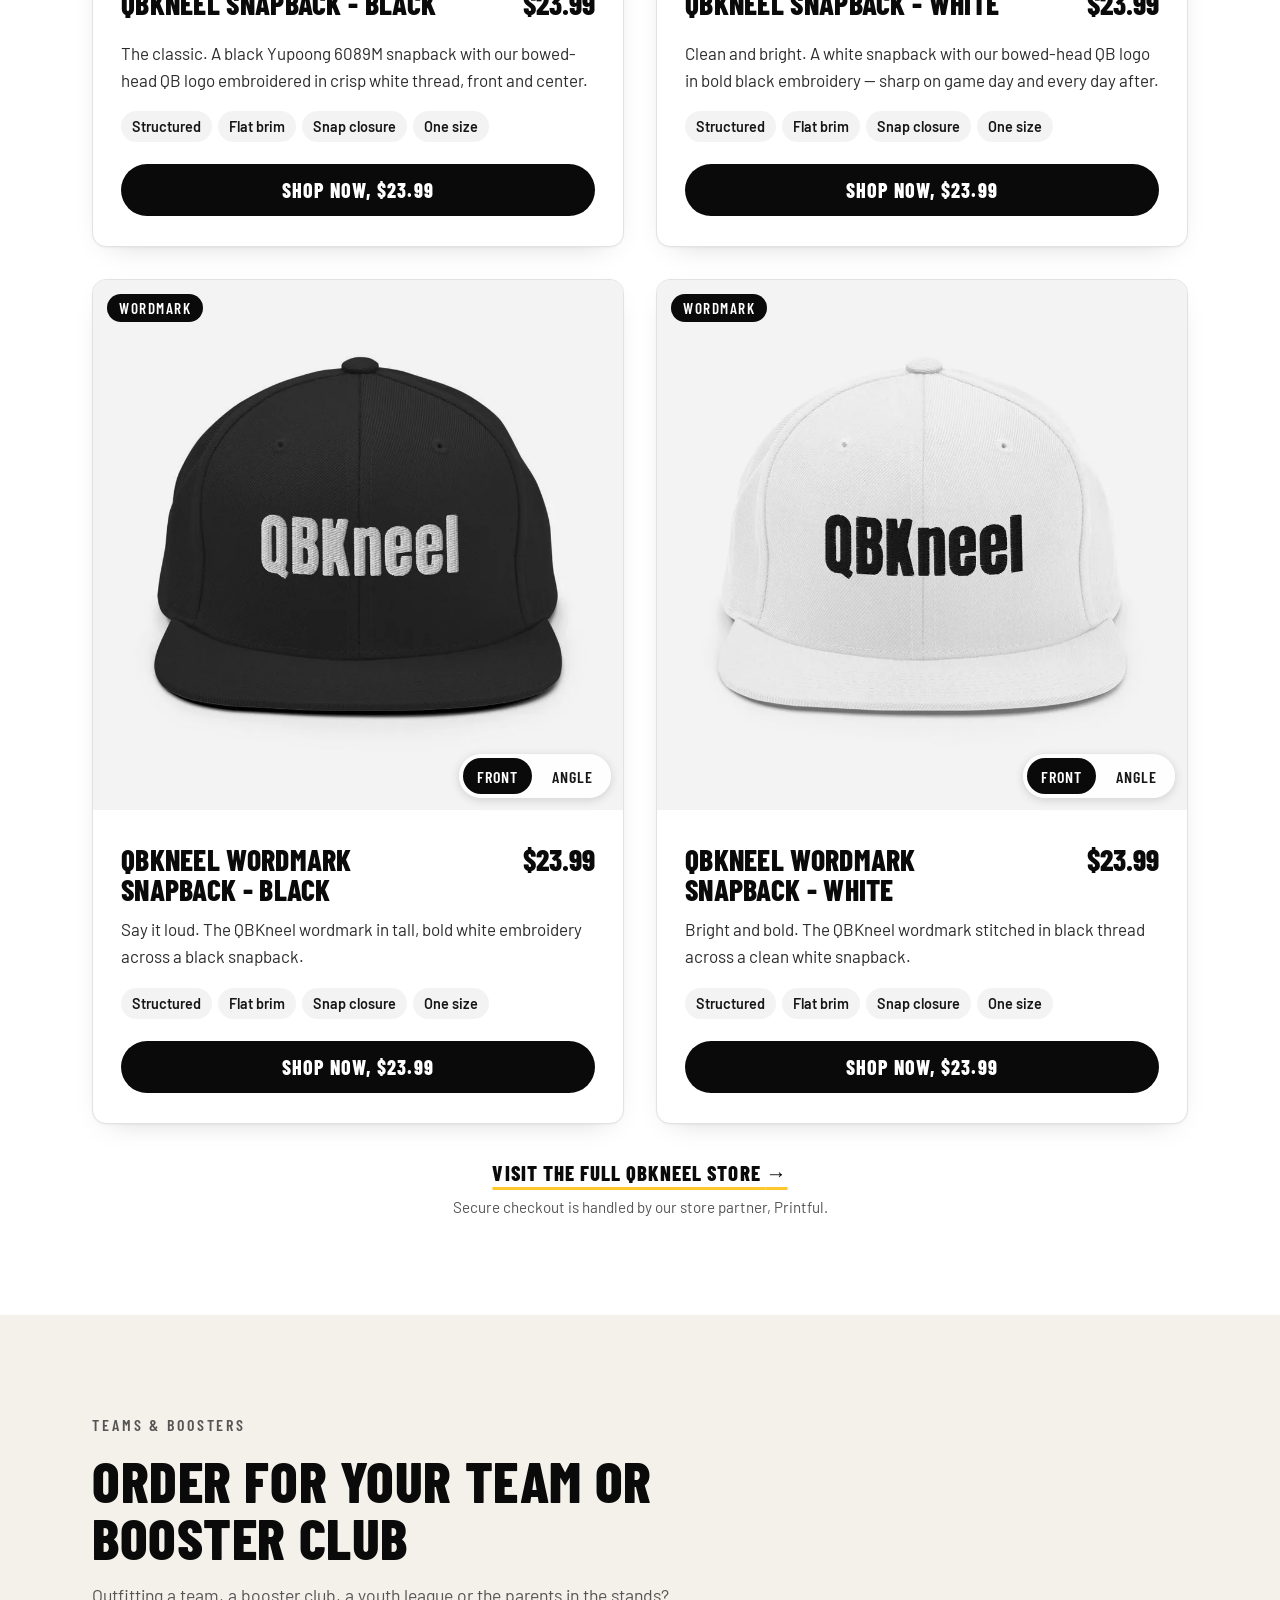
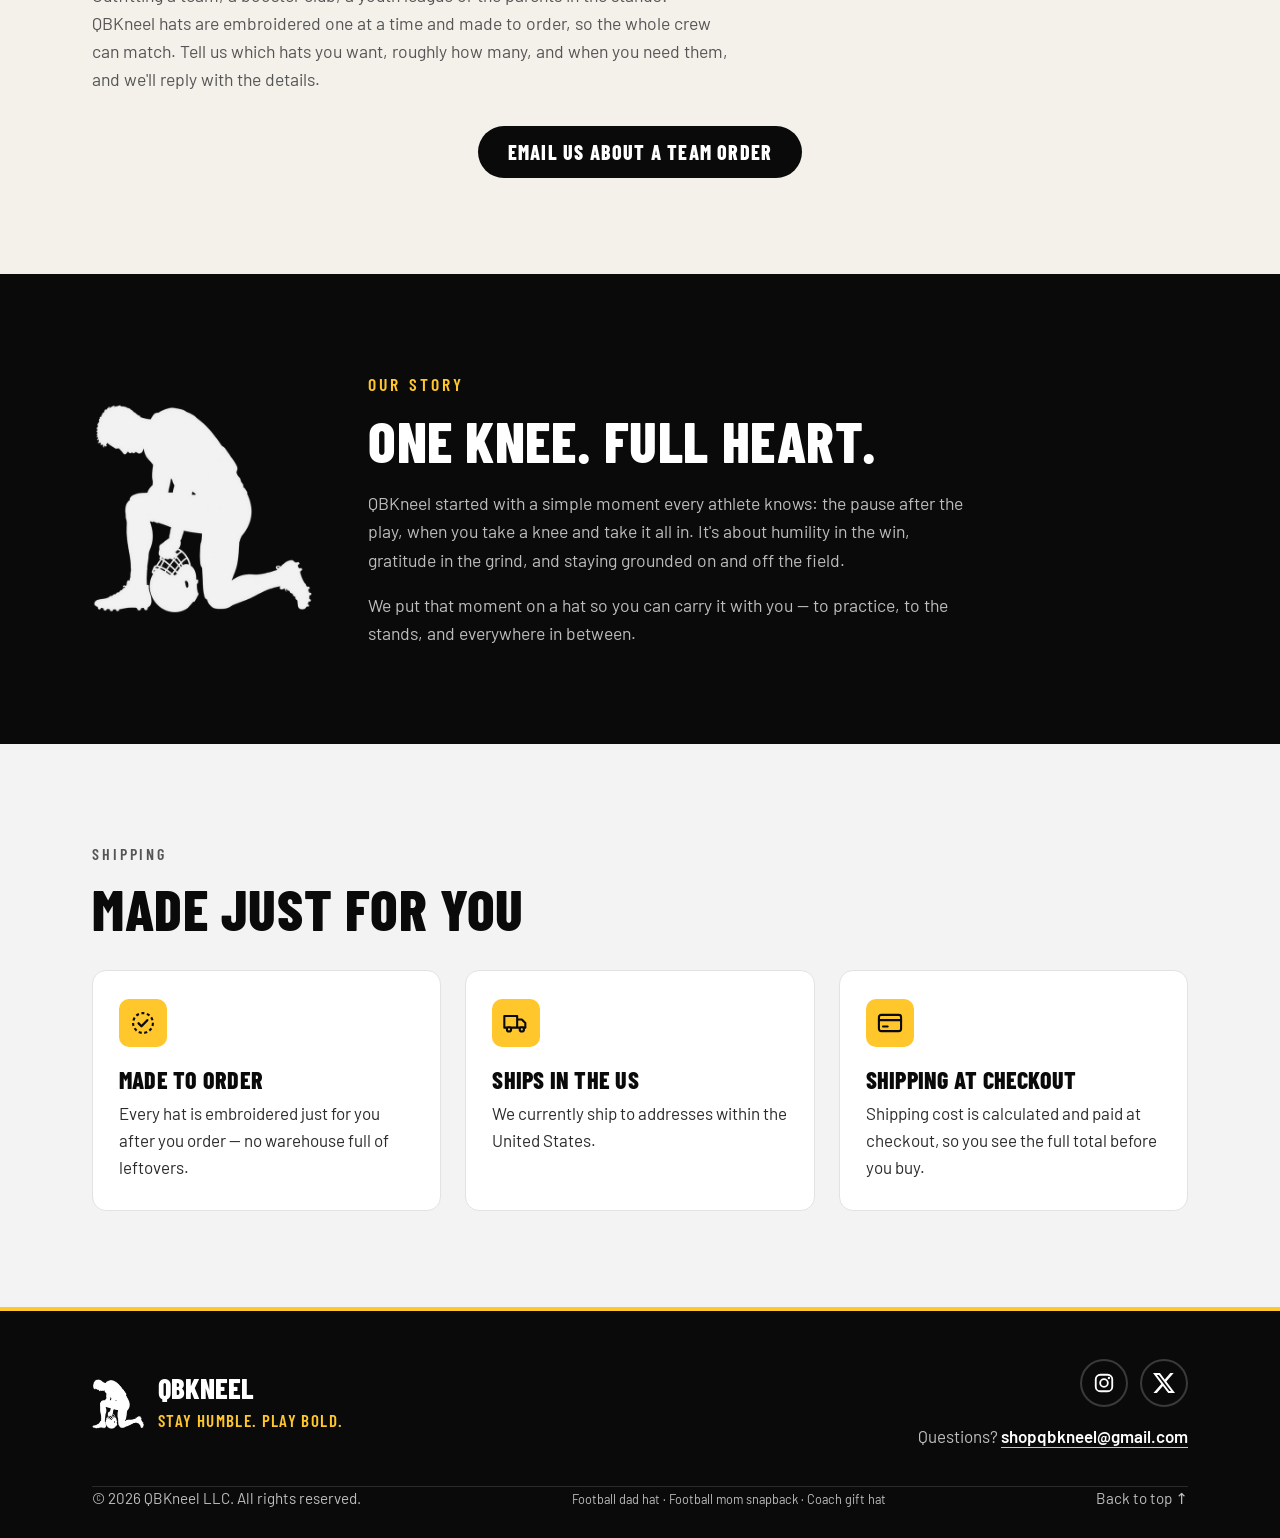
==== commit 1271996d: "Add 3 SEO landing pages, sitemap entries, footer links" ====
--- a/index.html
+++ b/index.html
@@ -437,6 +437,7 @@
     </div>
     <div class="container footer-bottom">
       <p>&copy; 2026 QBKneel LLC. All rights reserved.</p>
+      <p class="footer-seo"><small><a href="/football-dad-hat/">Football dad hat</a> &middot; <a href="/football-mom-snapback/">Football mom snapback</a> &middot; <a href="/coach-gift-hat/">Coach gift hat</a></small></p>
       <p><a href="#top">Back to top <span aria-hidden="true">↑</span></a></p>
     </div>
   </footer>
